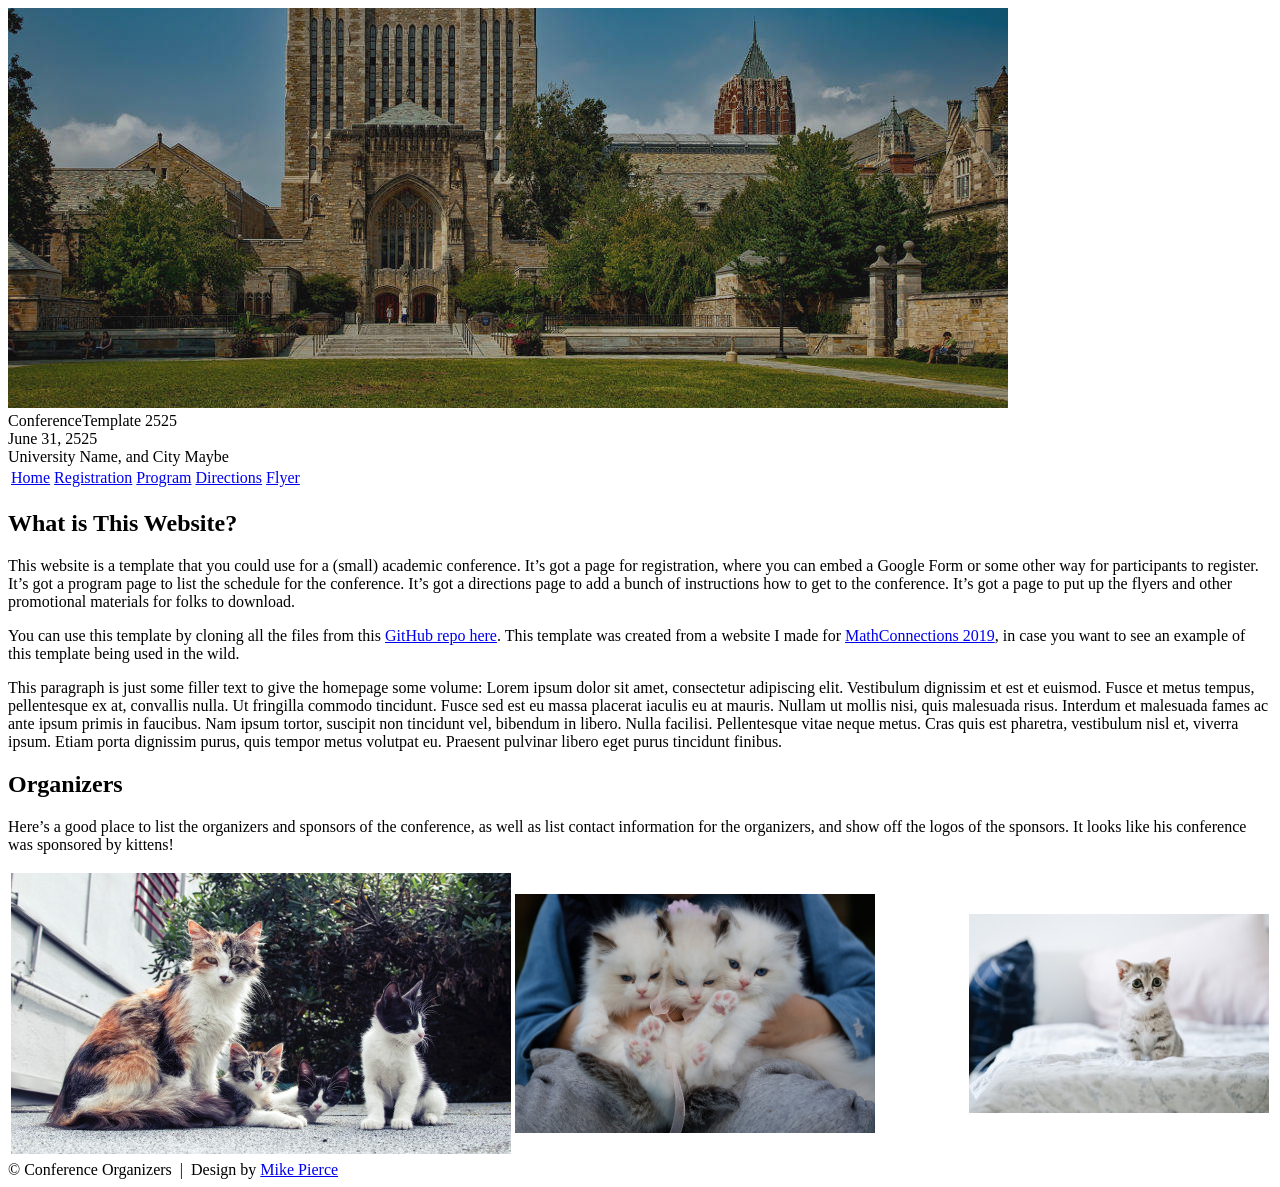
==== index.html @ 2594bc62 "Initial commit" ====
<!DOCTYPE html>
<html lang='en'>

<head>
    <base href=".">
    <link rel="shortcut icon" type="image/png" href="assets/favicon.png"/>
    <link rel="stylesheet" type="text/css" media="all" href="assets/main.css"/>
    <meta name="description" content="Conference Template">
    <meta name="resource-type" content="document">
    <meta name="distribution" content="global">
    <meta name="KeyWords" content="Conference">
    <title>Conference Template</title>
</head>

<body>

    <div class="banner">
        <img src="assets/banner.jpg" alt="Conference Template Banner">
        <div class="top-left">
            <span class="title1">Conference</span><span class="title2">Template</span> <span class="year">2525</span>
        </div>
        <div class="bottom-right">
            June 31, 2525 <br> University Name, and City Maybe
        </div>
    </div>

    <table class="navigation">
        <tr>
            <td class="navigation">
                <a class="current" title="Conference Home Page" href=".">Home</a>
            </td>
            <td class="navigation">
                <a title="Register for the Conference" href="registration">Registration</a>
            </td>
            <td class="navigation">
                <a title="Conference Program" href="program">Program</a> 
            </td>
            <td class="navigation">
                <a title="Directions to the Conference" href="directions">Directions</a>
            </td>
            <td class="navigation">
                <a title="Conference Flyer" href="flyer">Flyer</a>
            </td>
        </tr>
    </table>

    <h2>What is This Website?</h2>
    <p>
        This website is a template that you could use for a (small) academic conference. 
        It&rsquo;s got a page for registration, where you can embed a Google Form or some other way for participants to register.
        It&rsquo;s got a program page to list the schedule for the conference.
        It&rsquo;s got a directions page to add a bunch of instructions how to get to the conference.
        It&rsquo;s got a page to put up the flyers and other promotional materials for folks to download.
    </p>
    <p>
        You can use this template by cloning all the files from this
        <a target="_blank" href="https://github.com/mikepierce/conference-website-template">GitHub repo here</a>.
        This template was created from a website I made for 
        <a target="_blank" href="http://math.ucr.edu/~mathconn/">MathConnections 2019</a>,
        in case you want to see an example of this template being used in the wild.
    </p>
    <p>
        This paragraph is just some filler text to give the homepage some volume:
        Lorem ipsum dolor sit amet, consectetur adipiscing elit. Vestibulum dignissim et est et euismod. Fusce et metus tempus, pellentesque ex at, convallis nulla. Ut fringilla commodo tincidunt. Fusce sed est eu massa placerat iaculis eu at mauris. Nullam ut mollis nisi, quis malesuada risus. Interdum et malesuada fames ac ante ipsum primis in faucibus. Nam ipsum tortor, suscipit non tincidunt vel, bibendum in libero. Nulla facilisi. Pellentesque vitae neque metus. Cras quis est pharetra, vestibulum nisl et, viverra ipsum. Etiam porta dignissim purus, quis tempor metus volutpat eu. Praesent pulvinar libero eget purus tincidunt finibus.
    </p>

    <h2>Organizers</h2>
    <p>
        Here&rsquo;s a good place to list the organizers and sponsors of the conference,
        as well as list contact information for the organizers,
        and show off the logos of the sponsors.
        It looks like his conference was sponsored by kittens!
    </p>
    <table class="sponsors">
        <tr>
            <td class="sponsor">
                <a href="http://www.eyebleach.me/">
                    <img src="assets/kitten1.jpg" alt="First Sponsor Name">
                </a>
            </td>
            <td class="sponsor">
                <a href="http://www.eyebleach.me/">
                    <img src="assets/kitten2.jpg" alt="Second Sponsor Name" style="width: 80%">
                </a>
            </td>
            <td class="sponsor">
                <a href="http://www.eyebleach.me/">
                    <img src="assets/kitten3.jpg" alt="Third Sponsor Name">
                </a>
            </td>
        </tr>
    </table>

    <footer>
        &copy; Conference Organizers
        &nbsp;|&nbsp; Design by <a href="https://github.com/mikepierce">Mike Pierce</a>
    </footer>

</body>
</html>
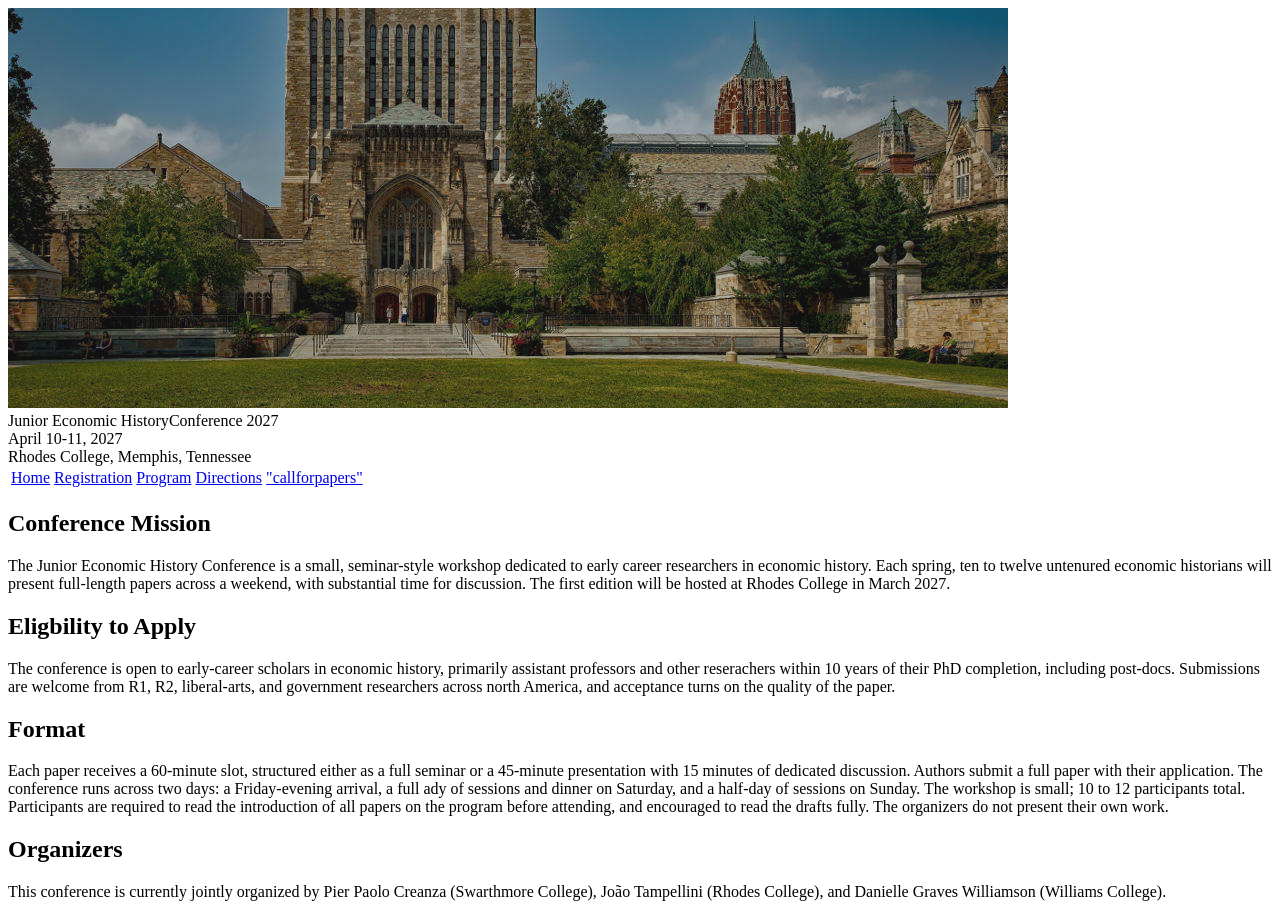
==== commit 3267195c: "Update index.html" ====
--- a/index.html
+++ b/index.html
@@ -17,10 +17,10 @@
     <div class="banner">
         <img src="assets/banner.jpg" alt="Conference Template Banner">
         <div class="top-left">
-            <span class="title1">Conference</span><span class="title2">Template</span> <span class="year">2525</span>
+            <span class="title1">Junior Economic History</span><span class="title2">Conference</span> <span class="year">2027</span>
         </div>
         <div class="bottom-right">
-            June 31, 2525 <br> University Name, and City Maybe
+            April 10-11, 2027 <br> Rhodes College, Memphis, Tennessee
         </div>
     </div>
 
@@ -30,7 +30,7 @@
                 <a class="current" title="Conference Home Page" href=".">Home</a>
             </td>
             <td class="navigation">
-                <a title="Register for the Conference" href="registration">Registration</a>
+                <a title="Submit Your Paper" href="registration">Registration</a>
             </td>
             <td class="navigation">
                 <a title="Conference Program" href="program">Program</a> 
@@ -39,39 +39,38 @@
                 <a title="Directions to the Conference" href="directions">Directions</a>
             </td>
             <td class="navigation">
-                <a title="Conference Flyer" href="flyer">Flyer</a>
+                <a title="Call for Papers" href="flyer">"callforpapers"</a>
             </td>
         </tr>
     </table>
 
-    <h2>What is This Website?</h2>
+    <h2>Conference Mission</h2>
     <p>
-        This website is a template that you could use for a (small) academic conference. 
-        It&rsquo;s got a page for registration, where you can embed a Google Form or some other way for participants to register.
-        It&rsquo;s got a program page to list the schedule for the conference.
-        It&rsquo;s got a directions page to add a bunch of instructions how to get to the conference.
-        It&rsquo;s got a page to put up the flyers and other promotional materials for folks to download.
+        The Junior Economic History Conference is a small, seminar-style workshop dedicated to early career researchers in economic history. 
+        Each spring, ten to twelve untenured economic historians will present full-length papers across a weekend, with substantial time for discussion. 
+        The first edition will be hosted at Rhodes College in March 2027.
     </p>
+
+    <h2>Eligbility to Apply</h2>
     <p>
-        You can use this template by cloning all the files from this
-        <a target="_blank" href="https://github.com/mikepierce/conference-website-template">GitHub repo here</a>.
-        This template was created from a website I made for 
-        <a target="_blank" href="http://math.ucr.edu/~mathconn/">MathConnections 2019</a>,
-        in case you want to see an example of this template being used in the wild.
+        The conference is open to early-career scholars in economic history, primarily assistant professors and other reserachers within 10 years of their PhD completion, including post-docs.
+        Submissions are welcome from R1, R2, liberal-arts, and government researchers across north America, and acceptance turns on the quality of the paper.
     </p>
+
+    <h2>Format</h2>
     <p>
-        This paragraph is just some filler text to give the homepage some volume:
-        Lorem ipsum dolor sit amet, consectetur adipiscing elit. Vestibulum dignissim et est et euismod. Fusce et metus tempus, pellentesque ex at, convallis nulla. Ut fringilla commodo tincidunt. Fusce sed est eu massa placerat iaculis eu at mauris. Nullam ut mollis nisi, quis malesuada risus. Interdum et malesuada fames ac ante ipsum primis in faucibus. Nam ipsum tortor, suscipit non tincidunt vel, bibendum in libero. Nulla facilisi. Pellentesque vitae neque metus. Cras quis est pharetra, vestibulum nisl et, viverra ipsum. Etiam porta dignissim purus, quis tempor metus volutpat eu. Praesent pulvinar libero eget purus tincidunt finibus.
-    </p>
+        Each paper receives a 60-minute slot, structured either as a full seminar or a 45-minute presentation with 15 minutes of dedicated discussion. 
+        Authors submit a full paper with their application. 
+        The conference runs across two days: a Friday-evening arrival, a full ady of sessions and dinner on Saturday, and a half-day of sessions on Sunday.
+        The workshop is small; 10 to 12 participants total. 
+        Participants are required to read the introduction of all papers on the program before attending, and encouraged to read the drafts fully.
+        The organizers do not present their own work. 
 
     <h2>Organizers</h2>
     <p>
-        Here&rsquo;s a good place to list the organizers and sponsors of the conference,
-        as well as list contact information for the organizers,
-        and show off the logos of the sponsors.
-        It looks like his conference was sponsored by kittens!
+        This conference is currently jointly organized by Pier Paolo Creanza (Swarthmore College), João Tampellini (Rhodes College), and Danielle Graves Williamson (Williams College). 
     </p>
-    <table class="sponsors">
+    <!-- <table class="sponsors">
         <tr>
             <td class="sponsor">
                 <a href="http://www.eyebleach.me/">
@@ -89,12 +88,12 @@
                 </a>
             </td>
         </tr>
-    </table>
+    </table> -->
 
-    <footer>
+    <!-- <footer>
         &copy; Conference Organizers
         &nbsp;|&nbsp; Design by <a href="https://github.com/mikepierce">Mike Pierce</a>
-    </footer>
+    </footer> -->
 
 </body>
 </html>
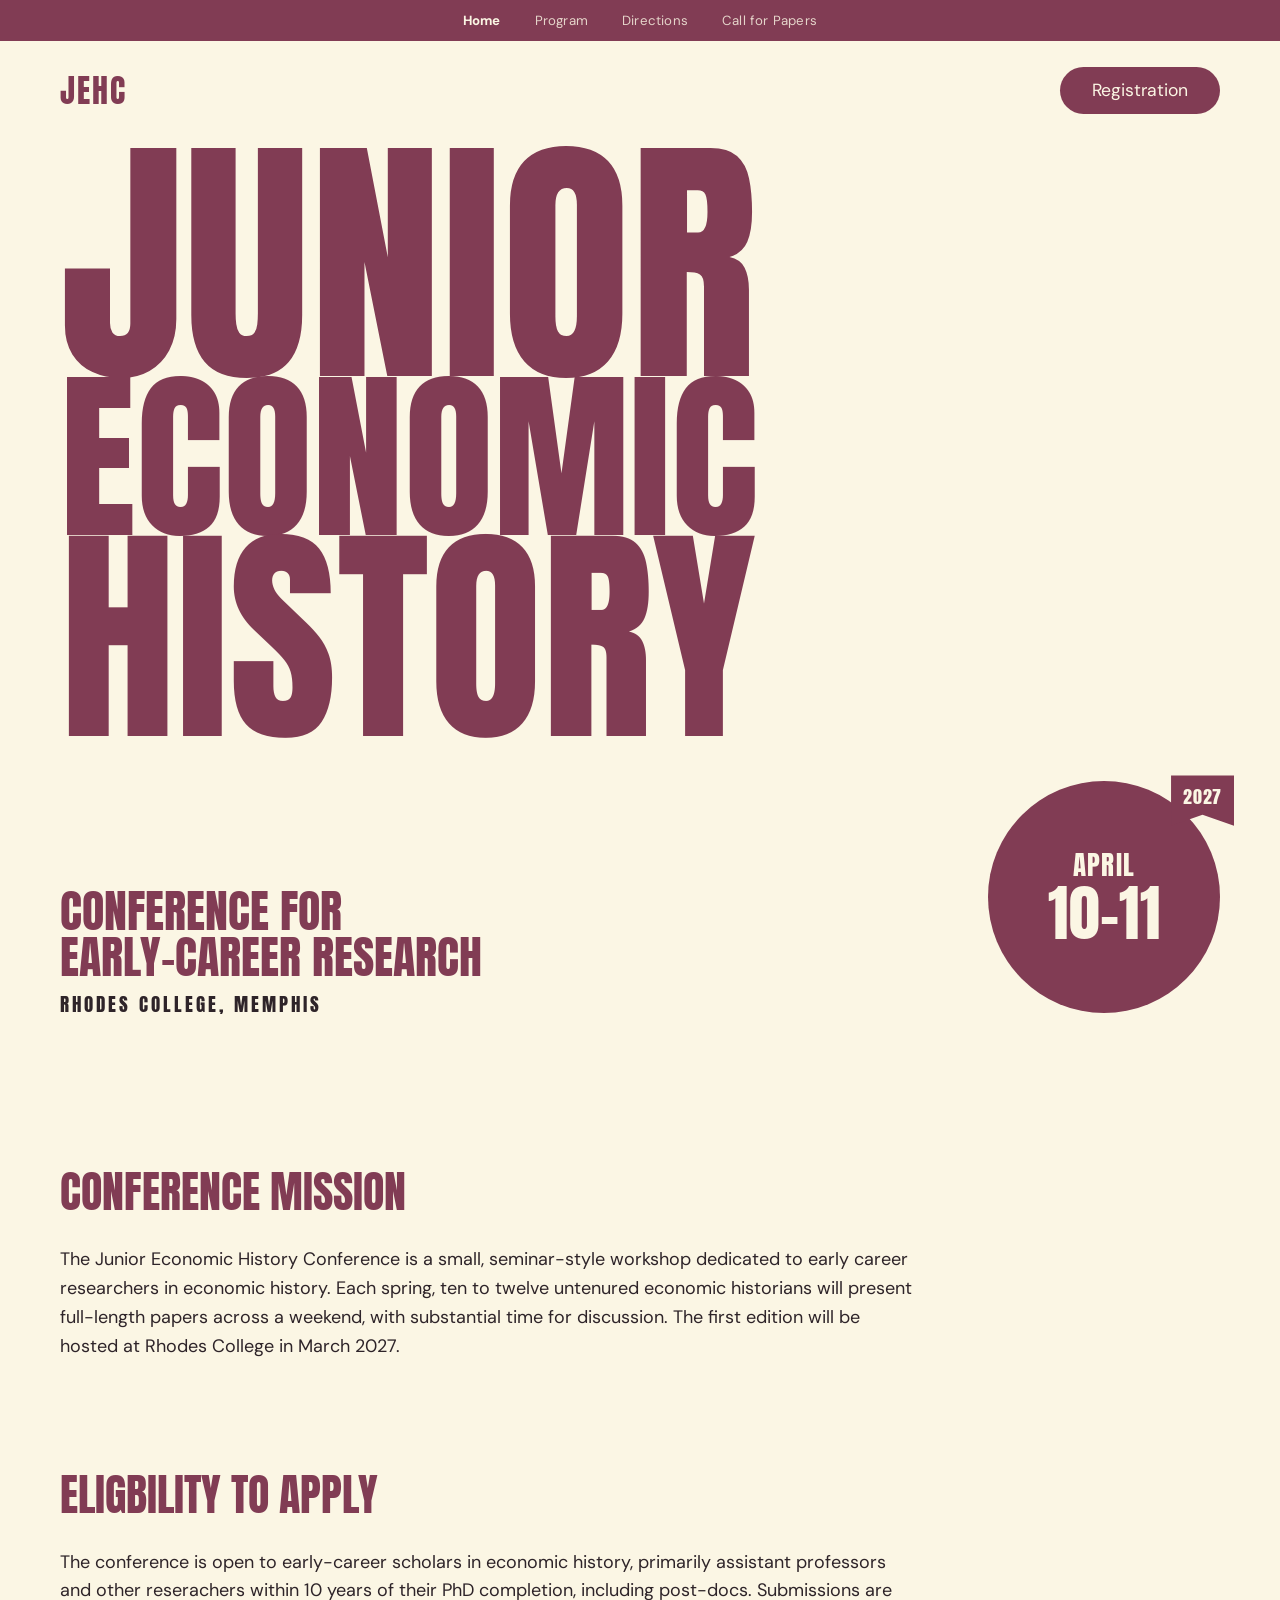
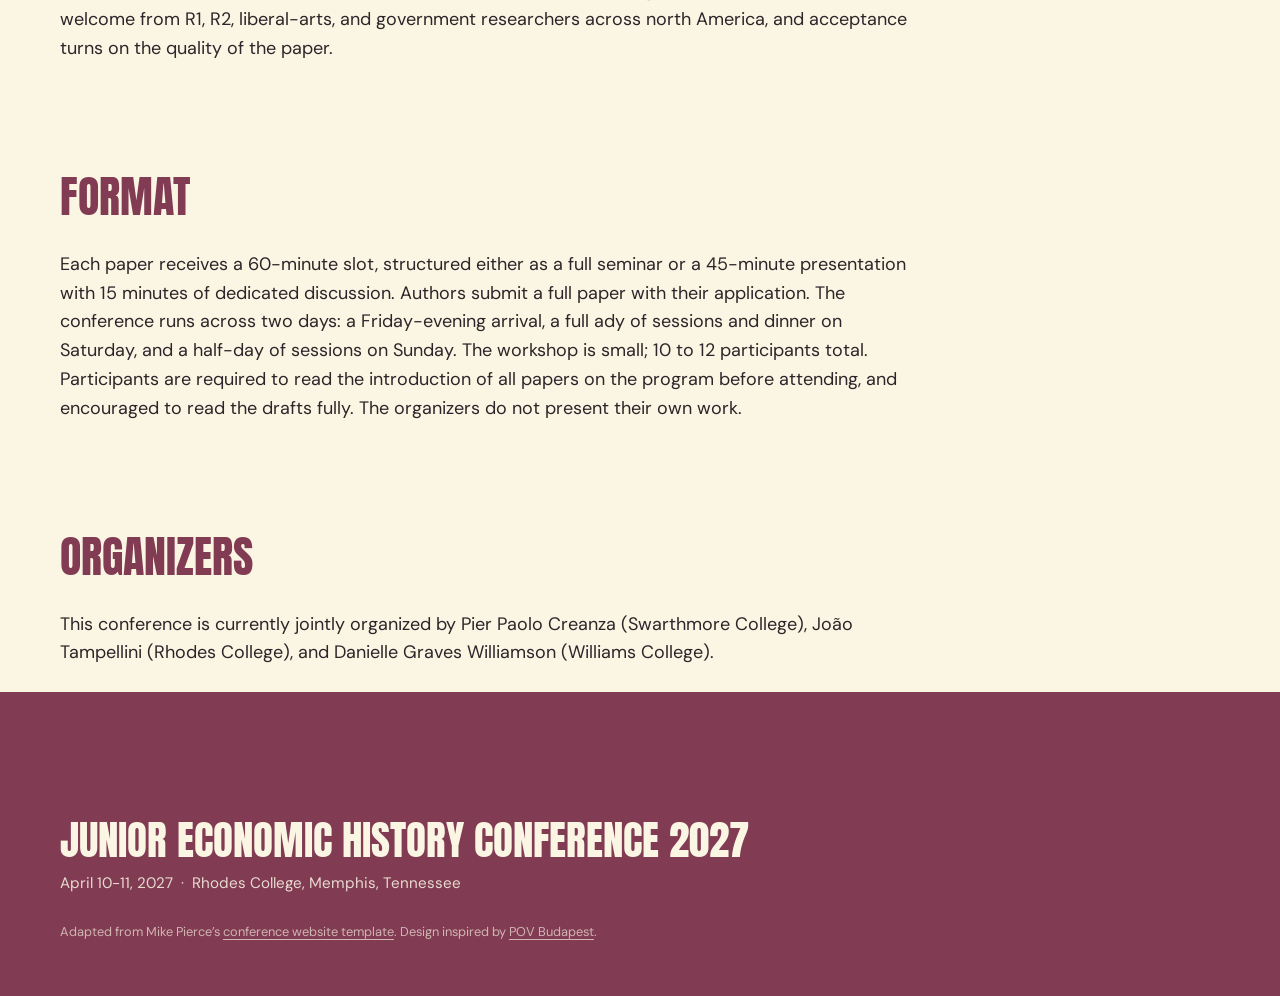
==== commit d3f55097: "updated website design" ====
--- a/index.html
+++ b/index.html
@@ -2,47 +2,22 @@
 <html lang='en'>
 
 <head>
+    <meta charset="utf-8">
     <base href=".">
     <link rel="shortcut icon" type="image/png" href="assets/favicon.png"/>
     <link rel="stylesheet" type="text/css" media="all" href="assets/main.css"/>
-    <meta name="description" content="Conference Template">
+    <script src="assets/site.js" defer></script>
+    <meta name="description" content="Junior Economic History Conference">
     <meta name="resource-type" content="document">
     <meta name="distribution" content="global">
     <meta name="KeyWords" content="Conference">
-    <title>Conference Template</title>
+    <title>Junior Economic History Conference 2027</title>
 </head>
 
 <body>
 
-    <div class="banner">
-        <img src="assets/banner.jpg" alt="Conference Template Banner">
-        <div class="top-left">
-            <span class="title1">Junior Economic History</span><span class="title2">Conference</span> <span class="year">2027</span>
-        </div>
-        <div class="bottom-right">
-            April 10-11, 2027 <br> Rhodes College, Memphis, Tennessee
-        </div>
-    </div>
-
-    <table class="navigation">
-        <tr>
-            <td class="navigation">
-                <a class="current" title="Conference Home Page" href=".">Home</a>
-            </td>
-            <td class="navigation">
-                <a title="Submit Your Paper" href="registration">Registration</a>
-            </td>
-            <td class="navigation">
-                <a title="Conference Program" href="program">Program</a> 
-            </td>
-            <td class="navigation">
-                <a title="Directions to the Conference" href="directions">Directions</a>
-            </td>
-            <td class="navigation">
-                <a title="Call for Papers" href="flyer">"callforpapers"</a>
-            </td>
-        </tr>
-    </table>
+    <!-- Banner and navigation are generated from CONFERENCE in assets/site.js -->
+    <div id="site-header" data-page="home"></div>
 
     <h2>Conference Mission</h2>
     <p>
@@ -64,7 +39,8 @@
         The conference runs across two days: a Friday-evening arrival, a full ady of sessions and dinner on Saturday, and a half-day of sessions on Sunday.
         The workshop is small; 10 to 12 participants total. 
         Participants are required to read the introduction of all papers on the program before attending, and encouraged to read the drafts fully.
-        The organizers do not present their own work. 
+        The organizers do not present their own work.
+    </p>
 
     <h2>Organizers</h2>
     <p>
@@ -90,10 +66,7 @@
         </tr>
     </table> -->
 
-    <!-- <footer>
-        &copy; Conference Organizers
-        &nbsp;|&nbsp; Design by <a href="https://github.com/mikepierce">Mike Pierce</a>
-    </footer> -->
+    <div id="site-footer"></div>
 
 </body>
 </html>
--- a/assets/main.css
+++ b/assets/main.css
@@ -0,0 +1,418 @@
+/* main.css
+ *
+ * Design system for the Junior Economic History Conference site.
+ * Cream ground, one dominant maroon accent, oversized condensed display type.
+ *
+ * The banner, navigation, and footer markup is generated by assets/site.js --
+ * edit the CONFERENCE object there, not the HTML.
+ */
+
+@import url('https://fonts.googleapis.com/css2?family=Anton&family=DM+Sans:ital,opsz,wght@0,9..40,400;0,9..40,500;0,9..40,700;1,9..40,400&display=swap');
+
+:root{
+    --cream:      #fbf6e4;  /* page ground */
+    --cream-deep: #f2ead1;  /* subtle panels and rules */
+    --ink:        #2e2429;  /* body text */
+    --ink-soft:   #6b5a61;  /* secondary text, times, speakers */
+    --accent:     #813c54;  /* the one loud color: logo, display type, buttons */
+    --accent-hi:  #9d4a67;  /* hover */
+
+    --display: 'Anton', 'Arial Narrow', sans-serif;
+    --body: 'DM Sans', -apple-system, BlinkMacSystemFont, sans-serif;
+
+    --maxw: 1240px;   /* masthead and hero */
+    --readw: 860px;   /* body copy and program tables */
+    --gutter: 40px;
+}
+
+*{
+    box-sizing: border-box;
+    border: 0;
+    margin: 0;
+    padding: 0;
+    font: inherit;
+    vertical-align: baseline;
+}
+
+html{ background: var(--cream); }
+
+body{
+    background: var(--cream);
+    color: var(--ink);
+    font-family: var(--body);
+    font-size: 18px;
+    line-height: 1.6;
+    text-align: left;
+    -webkit-font-smoothing: antialiased;
+
+    /* Column layout so the footer sits at the bottom on short pages
+     * (Registration and Directions are only a paragraph long). */
+    min-height: 100vh;
+    display: flex;
+    flex-direction: column;
+    align-items: stretch;
+}
+
+a{ color: var(--accent); text-decoration: none; }
+a:hover{ color: var(--accent-hi); }
+p a, li a{ text-decoration: underline; text-underline-offset: 3px; text-decoration-thickness: 1px; }
+i, em{ font-style: italic; }
+b, strong{ font-weight: 700; }
+sup{ vertical-align: super; font-size: 0.75em; line-height: 0; }
+sub{ vertical-align: sub;   font-size: 0.75em; line-height: 0; }
+
+
+/* ---------------------------------------------------------------- *
+ * Top strip: thin maroon bar carrying the site navigation
+ * ---------------------------------------------------------------- */
+
+.topbar{ background: var(--accent); }
+
+.topbar-inner{
+    max-width: var(--maxw);
+    margin: 0 auto;
+    padding: 10px var(--gutter);
+    display: flex;
+    flex-wrap: wrap;
+    justify-content: center;
+    gap: 8px 34px;
+}
+
+.topbar a{
+    color: var(--cream);
+    font-size: 0.83rem;
+    letter-spacing: 0.015em;
+    opacity: 0.82;
+    white-space: nowrap;
+}
+.topbar a:hover{ color: var(--cream); opacity: 1; }
+.topbar a.current{ opacity: 1; font-weight: 700; }
+
+
+/* ---------------------------------------------------------------- *
+ * Masthead: logo mark, ticket-style call to action, menu toggle
+ * ---------------------------------------------------------------- */
+
+.masthead{
+    max-width: var(--maxw);
+    margin: 0 auto;
+    padding: 26px var(--gutter);
+    display: flex;
+    align-items: center;
+    justify-content: space-between;
+    gap: 24px;
+}
+
+.logo{
+    display: block;
+    flex: none;
+    color: var(--accent);
+    font-family: var(--display);
+    font-size: 2rem;
+    line-height: 1;
+    letter-spacing: 0.06em;
+    text-transform: uppercase;
+}
+.logo:hover{ color: var(--accent-hi); }
+
+.masthead-right{ display: flex; align-items: center; gap: 20px; }
+
+.btn-pill{
+    display: inline-block;
+    background: var(--accent);
+    color: var(--cream);
+    border-radius: 999px;
+    padding: 13px 32px;
+    font-size: 1.1rem;
+    line-height: 1.2;
+    white-space: nowrap;
+    transition: background 0.15s ease;
+}
+.btn-pill:hover{ background: var(--accent-hi); color: var(--cream); }
+
+.menu-toggle{
+    display: none;   /* only needed once the top strip collapses */
+    background: none;
+    cursor: pointer;
+    width: 40px;
+    height: 40px;
+    flex-direction: column;
+    justify-content: center;
+    align-items: center;
+    gap: 7px;
+    color: var(--accent);
+}
+.menu-toggle span{
+    display: block;
+    width: 28px;
+    height: 2.5px;
+    background: currentColor;
+    border-radius: 2px;
+}
+
+.drawer{ display: none; }
+.drawer.open{
+    display: block;
+    max-width: var(--maxw);
+    margin: 0 auto;
+    padding: 0 var(--gutter) 20px;
+}
+.drawer a{
+    display: block;
+    font-family: var(--display);
+    text-transform: uppercase;
+    font-size: 2rem;
+    line-height: 1.5;
+    color: var(--accent);
+    border-bottom: 1px solid var(--cream-deep);
+}
+.drawer a.current{ color: var(--ink); }
+
+
+/* ---------------------------------------------------------------- *
+ * Hero (home page) and page hero (everywhere else)
+ * ---------------------------------------------------------------- */
+
+.hero, .page-hero{
+    max-width: var(--maxw);
+    margin: 0 auto;
+    padding: 10px var(--gutter) 0;
+}
+
+.hero-title, .page-hero h1{
+    font-family: var(--display);
+    font-weight: 400;
+    color: var(--accent);
+    text-transform: uppercase;
+    line-height: 0.86;   /* tight, but the per-line sizes vary so don't let them collide */
+    letter-spacing: -0.005em;
+}
+
+/* Each line is scaled by site.js to fill the container width. */
+.hero-line{ display: block; white-space: nowrap; }
+
+.hero-foot{
+    display: flex;
+    align-items: flex-end;
+    justify-content: space-between;
+    gap: 40px;
+    margin-top: 44px;
+    padding-bottom: 70px;
+}
+
+.hero-tagline{
+    font-family: var(--display);
+    text-transform: uppercase;
+    color: var(--accent);
+    font-size: clamp(1.7rem, 3.6vw, 3.1rem);
+    line-height: 1.0;
+}
+.hero-city{
+    display: block;
+    margin-top: 0.7em;
+    font-size: 0.42em;
+    letter-spacing: 0.16em;
+    color: var(--ink);
+}
+
+.date-badge{
+    flex: none;
+    position: relative;
+    width: 232px;
+    height: 232px;
+    border-radius: 50%;
+    background: var(--accent);
+    color: var(--cream);
+    font-family: var(--display);
+    text-transform: uppercase;
+    display: flex;
+    flex-direction: column;
+    align-items: center;
+    justify-content: center;
+    line-height: 1;
+}
+.date-badge .month{ font-size: 1.7rem; letter-spacing: 0.05em; }
+.date-badge .days{ font-size: 3.9rem; margin-top: 0.06em; }
+
+/* The little pennant clipped to the badge's upper right, carrying the year. */
+.date-badge .pennant{
+    position: absolute;
+    top: -6px;
+    right: -14px;
+    background: var(--accent);
+    color: var(--cream);
+    padding: 12px 12px 20px;
+    font-size: 1.15rem;
+    letter-spacing: 0.04em;
+    clip-path: polygon(0 0, 100% 0, 100% 100%, 50% 78%, 0 100%);
+}
+
+.page-hero{ padding-bottom: 8px; margin-bottom: 2.6em; }
+.page-hero h1{ margin: 0; max-width: none; }
+.page-hero .page-meta{
+    margin-top: 18px;
+    padding-top: 16px;
+    border-top: 2px solid var(--accent);
+    font-size: 0.85rem;
+    letter-spacing: 0.14em;
+    text-transform: uppercase;
+    color: var(--ink-soft);
+}
+
+
+/* ---------------------------------------------------------------- *
+ * Body content
+ * ---------------------------------------------------------------- */
+
+/* The readable column shares its left edge with the masthead and hero rather
+ * than being centred on its own, so the whole page sits on one grid.
+ * On viewports narrower than --maxw this collapses to a plain gutter. */
+h2, h3, h4,
+p, ul, table{
+    max-width: var(--readw);
+    margin-left: max(var(--gutter), calc((100% - var(--maxw)) / 2 + var(--gutter)));
+    margin-right: var(--gutter);
+}
+
+h2, h3, h4{
+    font-family: var(--display);
+    font-weight: 400;
+    color: var(--accent);
+    text-transform: uppercase;
+    line-height: 1.02;
+    margin-top: 2em;
+    margin-bottom: 0.7em;
+    clear: left;
+}
+h2{ font-size: clamp(1.9rem, 3.4vw, 2.9rem); }
+h3{ font-size: clamp(1.5rem, 2.6vw, 2.1rem); color: var(--ink); }
+h4{ font-size: 1.3rem; }
+
+p, ul{ margin-bottom: 1.4em; }
+ul li{ margin-bottom: 0.5em; }
+
+
+/* ---------------------------------------------------------------- *
+ * Program tables
+ * ---------------------------------------------------------------- */
+
+/* Tables don't fill their containing block on `width:auto` the way blocks do,
+ * so give them 100% and clamp it -- including for the margins on narrow screens. */
+table{
+    width: 100%;
+    max-width: min(var(--readw), calc(100% - 2 * var(--gutter)));
+    border-collapse: collapse;
+    border-top: 1px solid var(--cream-deep);
+}
+th, td{ text-align: left; }
+
+td.date{
+    width: 148px;
+    white-space: nowrap;
+    vertical-align: top;
+    padding: 20px 22px 20px 0;
+    font-size: 0.82rem;
+    font-weight: 700;
+    letter-spacing: 0.08em;
+    text-transform: uppercase;
+    color: var(--ink-soft);
+}
+td.title{
+    font-family: var(--display);
+    text-transform: uppercase;
+    font-size: 1.75rem;
+    line-height: 1.05;
+    color: var(--accent);
+    vertical-align: top;
+    padding: 16px 0 6px;
+}
+td.title-special{
+    font-family: var(--display);
+    text-transform: uppercase;
+    font-size: 1.35rem;
+    line-height: 1.05;
+    letter-spacing: 0.02em;
+    color: var(--ink-soft);
+    vertical-align: top;
+    padding: 18px 0 6px;
+}
+td.speaker{ font-style: italic; color: var(--ink-soft); padding: 0 0 6px; }
+td.abstract{ padding: 0 0 20px; }
+td.abstract img{ display: block; margin: 8px auto 12px; max-width: 100%; }
+td.room{
+    font-family: var(--display);
+    text-transform: uppercase;
+    font-size: 1.4rem;
+    color: var(--ink-soft);
+    padding: 14px 0 6px;
+}
+
+
+/* ---------------------------------------------------------------- *
+ * Embeds, images, sponsor and flyer grids
+ * ---------------------------------------------------------------- */
+
+/* Embeds and figures sit on the same left edge as the readable column. */
+iframe.registration, iframe.directions, img.center{
+    display: block;
+    margin-top: 1.5em;
+    margin-bottom: 2.5em;
+    margin-left: max(var(--gutter), calc((100% - var(--maxw)) / 2 + var(--gutter)));
+    margin-right: var(--gutter);
+    width: auto;
+}
+iframe.registration{ max-width: 700px; height: 1400px; }
+iframe.directions{ max-width: var(--readw); height: 420px; }
+img.center{ max-width: 640px; }
+
+table.sponsors, table.flyers{ border-top: 0; margin-top: 2em; margin-bottom: 2em; }
+td.sponsor, td.flyer{ text-align: center; vertical-align: middle; padding: 0 14px; }
+td.sponsor img, td.flyer img{ max-width: 100%; height: auto; }
+
+
+/* ---------------------------------------------------------------- *
+ * Footer
+ * ---------------------------------------------------------------- */
+
+.site-footer{ background: var(--accent); color: var(--cream); margin-top: auto; padding-top: 4em; }
+.footer-inner{
+    max-width: var(--maxw);
+    margin: 0 auto;
+    padding: 54px var(--gutter);
+}
+.footer-name{
+    font-family: var(--display);
+    text-transform: uppercase;
+    font-size: clamp(1.6rem, 3.2vw, 2.6rem);
+    line-height: 1.05;
+}
+.footer-meta{ margin-top: 10px; font-size: 0.95rem; opacity: 0.85; }
+.footer-credit{ margin-top: 26px; font-size: 0.8rem; opacity: 0.65; }
+.site-footer a{ color: var(--cream); text-decoration: underline; text-underline-offset: 3px; }
+.site-footer a:hover{ color: var(--cream); opacity: 0.75; }
+
+
+/* ---------------------------------------------------------------- *
+ * Narrow screens
+ * ---------------------------------------------------------------- */
+
+@media only screen and (max-width: 860px){
+    :root{ --gutter: 22px; }
+    body{ font-size: 17px; }
+
+    .topbar-inner{ display: none; }
+    .menu-toggle{ display: flex; }
+
+    .logo{ font-size: 1.6rem; }
+    .btn-pill{ padding: 11px 22px; font-size: 1rem; }
+
+    .hero-foot{ flex-direction: column; align-items: flex-start; gap: 34px; padding-bottom: 48px; }
+    .date-badge{ width: 190px; height: 190px; }
+    .date-badge .month{ font-size: 1.4rem; }
+    .date-badge .days{ font-size: 3.1rem; }
+
+    td.date{ width: auto; display: block; padding: 18px 0 2px; }
+    td.title, td.title-special, td.speaker, td.abstract{ display: block; padding-left: 0; }
+    td.title{ padding-top: 0; }
+    tr{ display: block; }
+}
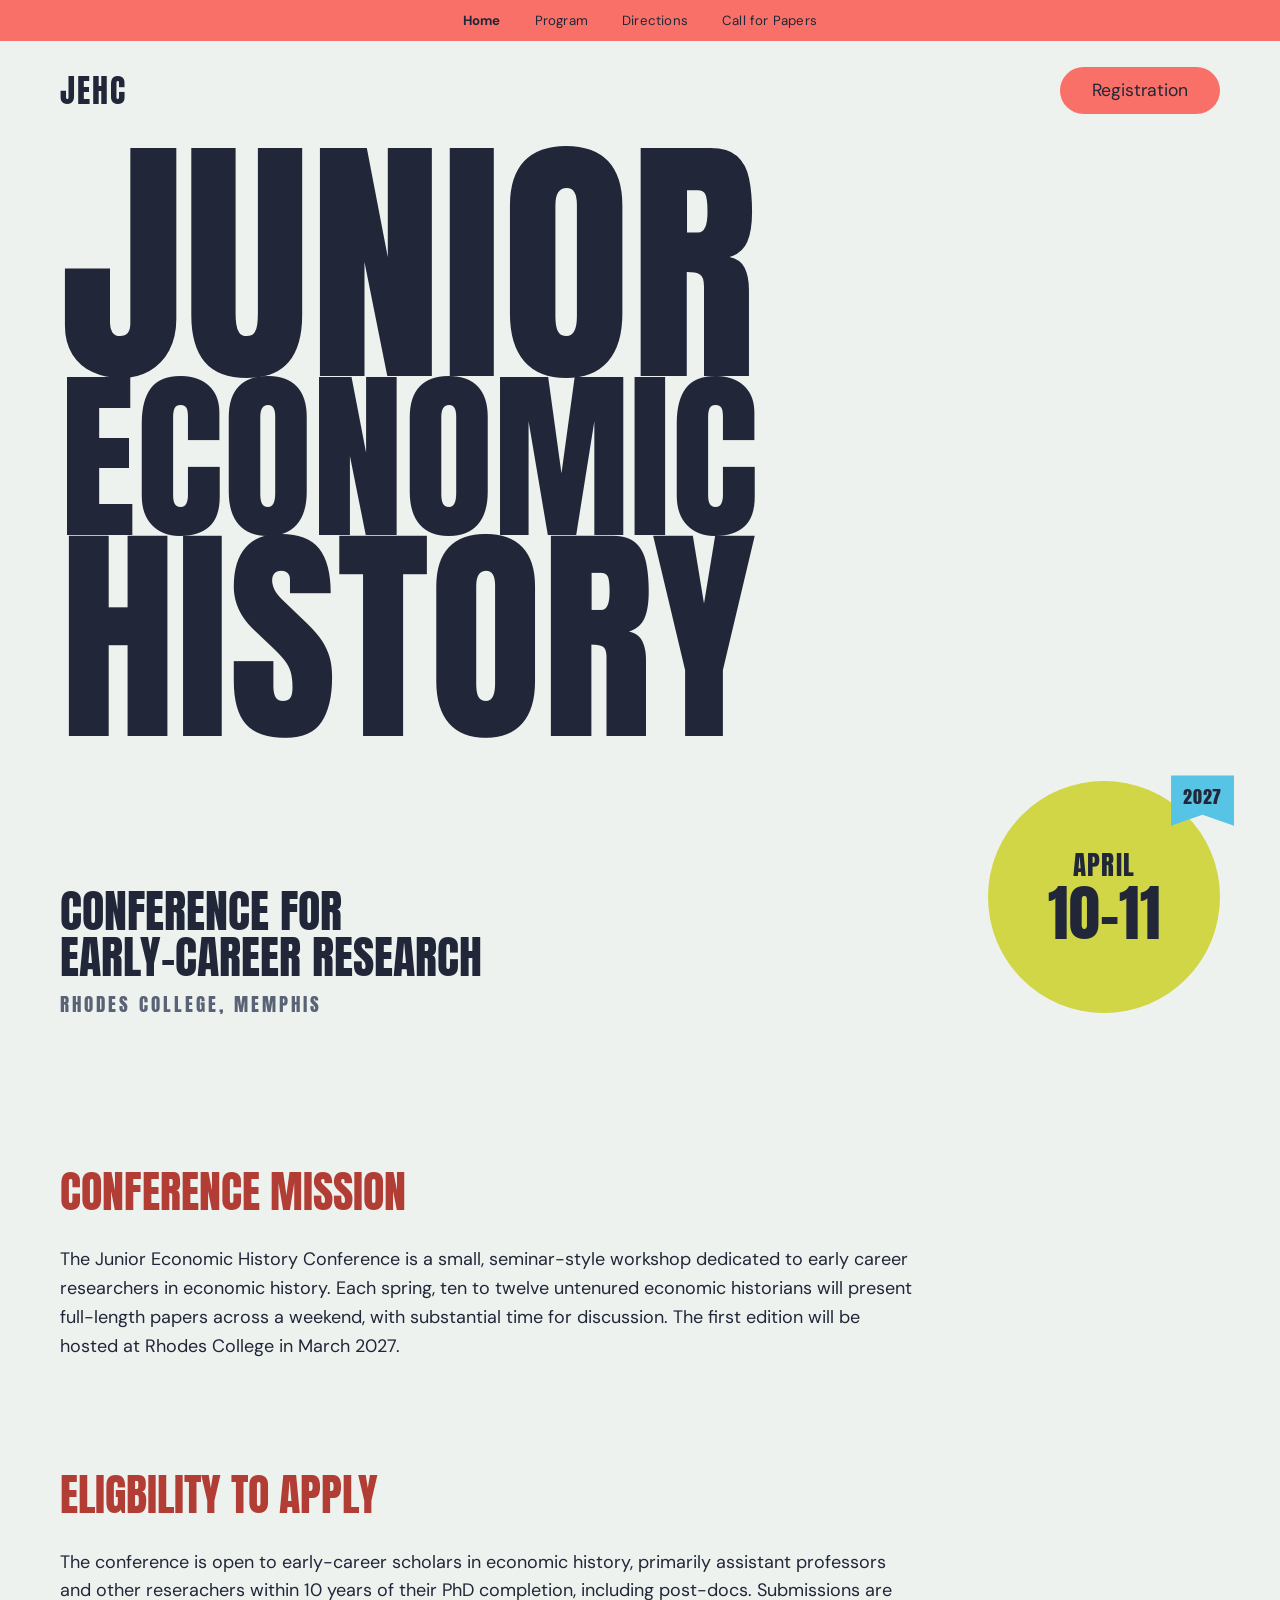
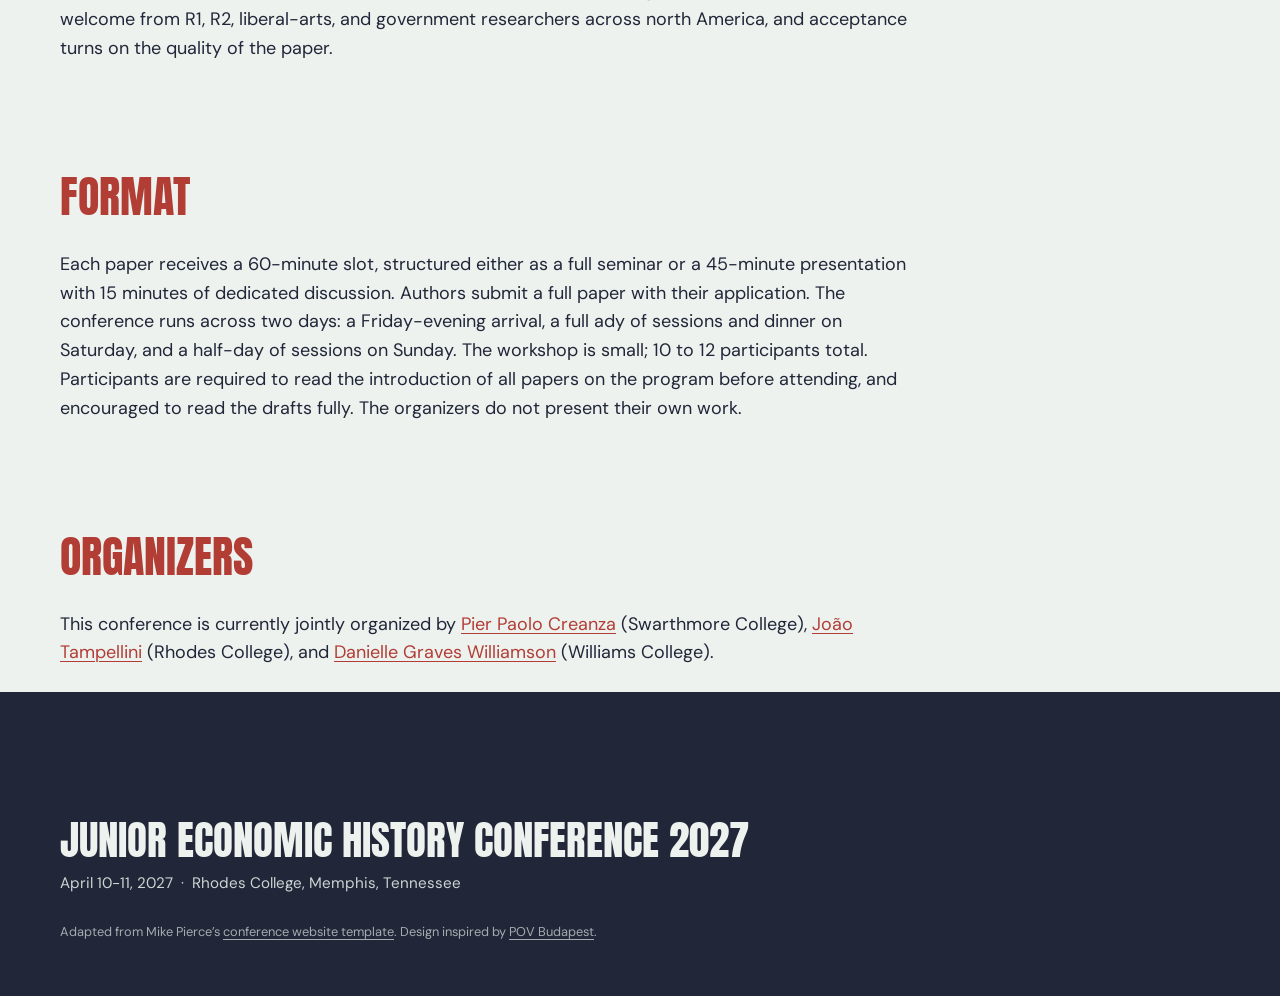
==== commit 27dba219: "update color scheme" ====
--- a/index.html
+++ b/index.html
@@ -44,7 +44,7 @@
 
     <h2>Organizers</h2>
     <p>
-        This conference is currently jointly organized by Pier Paolo Creanza (Swarthmore College), João Tampellini (Rhodes College), and Danielle Graves Williamson (Williams College). 
+        This conference is currently jointly organized by <a href="https://www.ppcreanza.com/">Pier Paolo Creanza</a> (Swarthmore College), <a href="https://joaotampellini.com/">João Tampellini</a> (Rhodes College), and <a href="https://daniellecgw.github.io/">Danielle Graves Williamson</a> (Williams College).
     </p>
     <!-- <table class="sponsors">
         <tr>
--- a/assets/main.css
+++ b/assets/main.css
@@ -1,7 +1,9 @@
 /* main.css
  *
  * Design system for the Junior Economic History Conference site.
- * Cream ground, one dominant maroon accent, oversized condensed display type.
+ * Platinum ground, Shadow Grey type, oversized condensed display, and the three
+ * brights (Coral, Lemon Lime, Sky Aqua) used as fills rather than as text.
+ * They are all too light to carry type on Platinum -- Coral only reaches 2.5:1.
  *
  * The banner, navigation, and footer markup is generated by assets/site.js --
  * edit the CONFERENCE object there, not the HTML.
@@ -10,12 +12,22 @@
 @import url('https://fonts.googleapis.com/css2?family=Anton&family=DM+Sans:ital,opsz,wght@0,9..40,400;0,9..40,500;0,9..40,700;1,9..40,400&display=swap');
 
 :root{
-    --cream:      #fbf6e4;  /* page ground */
-    --cream-deep: #f2ead1;  /* subtle panels and rules */
-    --ink:        #2e2429;  /* body text */
-    --ink-soft:   #6b5a61;  /* secondary text, times, speakers */
-    --accent:     #813c54;  /* the one loud color: logo, display type, buttons */
-    --accent-hi:  #9d4a67;  /* hover */
+    /* Palette. The three brights are FILL colors: put Shadow Grey text on them,
+     * never the reverse. None of them has enough contrast on Platinum to be
+     * used as type (Coral 2.5:1, Sky Aqua 1.8:1, Lemon Lime 1.4:1). */
+    --ground:     #edf2ef;  /* Platinum      -- page ground */
+    --ink:        #212738;  /* Shadow Grey   -- body copy and display type */
+    --coral:      #f97068;  /* Vibrant Coral -- top strip, call to action */
+    --lime:       #d1d646;  /* Lemon Lime    -- date badge */
+    --aqua:       #57c4e5;  /* Sky Aqua      -- pennant, hairline rules */
+
+    /* Two derived shades. Shadow Grey lightened for secondary text, and Coral
+     * darkened so it can be used as type -- 5.1:1 on Platinum, where the
+     * palette Coral would only manage 2.5:1. */
+    --ink-soft:   #5a6275;
+    --coral-deep: #b23d35;
+
+    --rule:       var(--aqua);
 
     --display: 'Anton', 'Arial Narrow', sans-serif;
     --body: 'DM Sans', -apple-system, BlinkMacSystemFont, sans-serif;
@@ -34,10 +46,10 @@
     vertical-align: baseline;
 }
 
-html{ background: var(--cream); }
+html{ background: var(--ground); }
 
 body{
-    background: var(--cream);
+    background: var(--ground);
     color: var(--ink);
     font-family: var(--body);
     font-size: 18px;
@@ -53,8 +65,8 @@
     align-items: stretch;
 }
 
-a{ color: var(--accent); text-decoration: none; }
-a:hover{ color: var(--accent-hi); }
+a{ color: var(--coral-deep); text-decoration: none; }
+a:hover{ color: var(--ink); }
 p a, li a{ text-decoration: underline; text-underline-offset: 3px; text-decoration-thickness: 1px; }
 i, em{ font-style: italic; }
 b, strong{ font-weight: 700; }
@@ -63,10 +75,10 @@
 
 
 /* ---------------------------------------------------------------- *
- * Top strip: thin maroon bar carrying the site navigation
- * ---------------------------------------------------------------- */
-
-.topbar{ background: var(--accent); }
+ * Top strip: thin coral bar carrying the site navigation
+ * ---------------------------------------------------------------- */
+
+.topbar{ background: var(--coral); }
 
 .topbar-inner{
     max-width: var(--maxw);
@@ -78,15 +90,15 @@
     gap: 8px 34px;
 }
 
+/* No opacity fade here: dimming Shadow Grey on Coral drops it to 4.1:1. */
 .topbar a{
-    color: var(--cream);
+    color: var(--ink);
     font-size: 0.83rem;
     letter-spacing: 0.015em;
-    opacity: 0.82;
     white-space: nowrap;
 }
-.topbar a:hover{ color: var(--cream); opacity: 1; }
-.topbar a.current{ opacity: 1; font-weight: 700; }
+.topbar a:hover{ color: var(--ink); text-decoration: underline; text-underline-offset: 3px; }
+.topbar a.current{ font-weight: 700; }
 
 
 /* ---------------------------------------------------------------- *
@@ -106,21 +118,21 @@
 .logo{
     display: block;
     flex: none;
-    color: var(--accent);
+    color: var(--ink);
     font-family: var(--display);
     font-size: 2rem;
     line-height: 1;
     letter-spacing: 0.06em;
     text-transform: uppercase;
 }
-.logo:hover{ color: var(--accent-hi); }
+.logo:hover{ color: var(--coral-deep); }
 
 .masthead-right{ display: flex; align-items: center; gap: 20px; }
 
 .btn-pill{
     display: inline-block;
-    background: var(--accent);
-    color: var(--cream);
+    background: var(--coral);
+    color: var(--ink);
     border-radius: 999px;
     padding: 13px 32px;
     font-size: 1.1rem;
@@ -128,7 +140,7 @@
     white-space: nowrap;
     transition: background 0.15s ease;
 }
-.btn-pill:hover{ background: var(--accent-hi); color: var(--cream); }
+.btn-pill:hover{ background: var(--coral-deep); color: var(--ground); }
 
 .menu-toggle{
     display: none;   /* only needed once the top strip collapses */
@@ -140,7 +152,7 @@
     justify-content: center;
     align-items: center;
     gap: 7px;
-    color: var(--accent);
+    color: var(--ink);
 }
 .menu-toggle span{
     display: block;
@@ -163,10 +175,10 @@
     text-transform: uppercase;
     font-size: 2rem;
     line-height: 1.5;
-    color: var(--accent);
-    border-bottom: 1px solid var(--cream-deep);
-}
-.drawer a.current{ color: var(--ink); }
+    color: var(--ink);
+    border-bottom: 1px solid var(--rule);
+}
+.drawer a.current{ color: var(--coral-deep); }
 
 
 /* ---------------------------------------------------------------- *
@@ -182,7 +194,7 @@
 .hero-title, .page-hero h1{
     font-family: var(--display);
     font-weight: 400;
-    color: var(--accent);
+    color: var(--ink);
     text-transform: uppercase;
     line-height: 0.86;   /* tight, but the per-line sizes vary so don't let them collide */
     letter-spacing: -0.005em;
@@ -203,7 +215,7 @@
 .hero-tagline{
     font-family: var(--display);
     text-transform: uppercase;
-    color: var(--accent);
+    color: var(--ink);
     font-size: clamp(1.7rem, 3.6vw, 3.1rem);
     line-height: 1.0;
 }
@@ -212,7 +224,7 @@
     margin-top: 0.7em;
     font-size: 0.42em;
     letter-spacing: 0.16em;
-    color: var(--ink);
+    color: var(--ink-soft);
 }
 
 .date-badge{
@@ -221,8 +233,8 @@
     width: 232px;
     height: 232px;
     border-radius: 50%;
-    background: var(--accent);
-    color: var(--cream);
+    background: var(--lime);
+    color: var(--ink);
     font-family: var(--display);
     text-transform: uppercase;
     display: flex;
@@ -239,8 +251,8 @@
     position: absolute;
     top: -6px;
     right: -14px;
-    background: var(--accent);
-    color: var(--cream);
+    background: var(--aqua);
+    color: var(--ink);
     padding: 12px 12px 20px;
     font-size: 1.15rem;
     letter-spacing: 0.04em;
@@ -252,7 +264,7 @@
 .page-hero .page-meta{
     margin-top: 18px;
     padding-top: 16px;
-    border-top: 2px solid var(--accent);
+    border-top: 2px solid var(--coral);
     font-size: 0.85rem;
     letter-spacing: 0.14em;
     text-transform: uppercase;
@@ -277,7 +289,7 @@
 h2, h3, h4{
     font-family: var(--display);
     font-weight: 400;
-    color: var(--accent);
+    color: var(--coral-deep);
     text-transform: uppercase;
     line-height: 1.02;
     margin-top: 2em;
@@ -302,7 +314,7 @@
     width: 100%;
     max-width: min(var(--readw), calc(100% - 2 * var(--gutter)));
     border-collapse: collapse;
-    border-top: 1px solid var(--cream-deep);
+    border-top: 1px solid var(--rule);
 }
 th, td{ text-align: left; }
 
@@ -322,19 +334,20 @@
     text-transform: uppercase;
     font-size: 1.75rem;
     line-height: 1.05;
-    color: var(--accent);
+    color: var(--coral-deep);
     vertical-align: top;
     padding: 16px 0 6px;
 }
+/* Meals and breaks: same size as a talk title, held back by colour alone. */
 td.title-special{
     font-family: var(--display);
     text-transform: uppercase;
-    font-size: 1.35rem;
+    font-size: 1.75rem;
     line-height: 1.05;
     letter-spacing: 0.02em;
     color: var(--ink-soft);
     vertical-align: top;
-    padding: 18px 0 6px;
+    padding: 16px 0 6px;
 }
 td.speaker{ font-style: italic; color: var(--ink-soft); padding: 0 0 6px; }
 td.abstract{ padding: 0 0 20px; }
@@ -374,7 +387,7 @@
  * Footer
  * ---------------------------------------------------------------- */
 
-.site-footer{ background: var(--accent); color: var(--cream); margin-top: auto; padding-top: 4em; }
+.site-footer{ background: var(--ink); color: var(--ground); margin-top: auto; padding-top: 4em; }
 .footer-inner{
     max-width: var(--maxw);
     margin: 0 auto;
@@ -388,8 +401,8 @@
 }
 .footer-meta{ margin-top: 10px; font-size: 0.95rem; opacity: 0.85; }
 .footer-credit{ margin-top: 26px; font-size: 0.8rem; opacity: 0.65; }
-.site-footer a{ color: var(--cream); text-decoration: underline; text-underline-offset: 3px; }
-.site-footer a:hover{ color: var(--cream); opacity: 0.75; }
+.site-footer a{ color: var(--ground); text-decoration: underline; text-underline-offset: 3px; }
+.site-footer a:hover{ color: var(--coral); opacity: 1; }
 
 
 /* ---------------------------------------------------------------- *
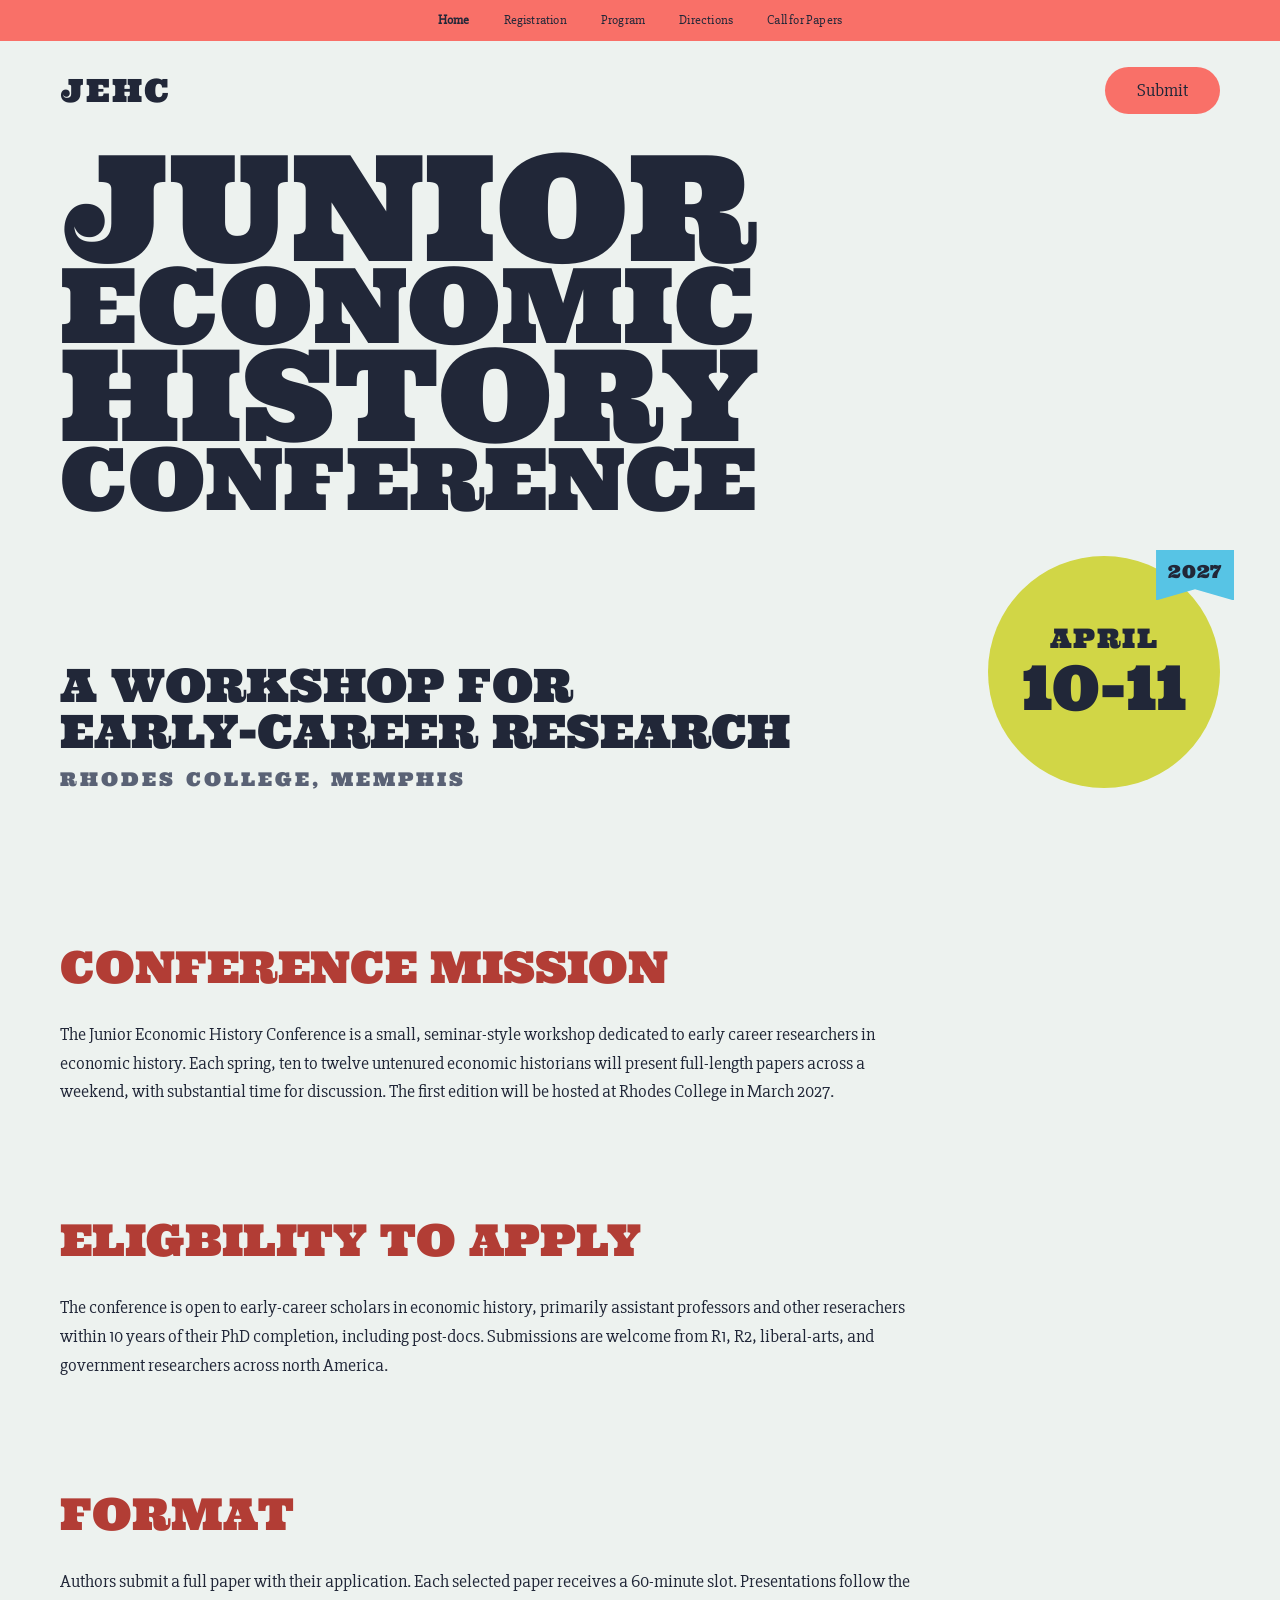
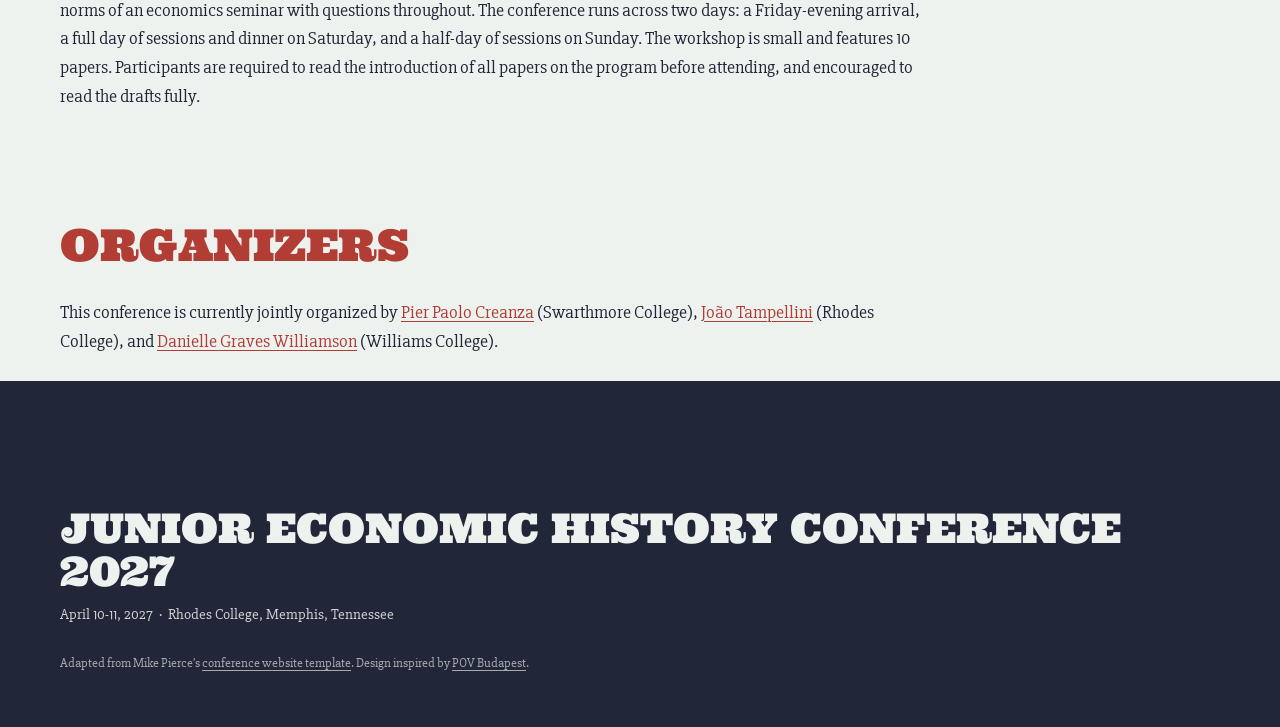
==== commit b0df8a09: "update style" ====
--- a/index.html
+++ b/index.html
@@ -29,17 +29,17 @@
     <h2>Eligbility to Apply</h2>
     <p>
         The conference is open to early-career scholars in economic history, primarily assistant professors and other reserachers within 10 years of their PhD completion, including post-docs.
-        Submissions are welcome from R1, R2, liberal-arts, and government researchers across north America, and acceptance turns on the quality of the paper.
+        Submissions are welcome from R1, R2, liberal-arts, and government researchers across north America.
     </p>
 
     <h2>Format</h2>
     <p>
-        Each paper receives a 60-minute slot, structured either as a full seminar or a 45-minute presentation with 15 minutes of dedicated discussion. 
-        Authors submit a full paper with their application. 
-        The conference runs across two days: a Friday-evening arrival, a full ady of sessions and dinner on Saturday, and a half-day of sessions on Sunday.
-        The workshop is small; 10 to 12 participants total. 
+        Authors submit a full paper with their application.
+        Each selected paper receives a 60-minute slot.
+        Presentations follow the norms of an economics seminar with questions throughout.
+        The conference runs across two days: a Friday-evening arrival, a full day of sessions and dinner on Saturday, and a half-day of sessions on Sunday.
+        The workshop is small and features 10 papers.
         Participants are required to read the introduction of all papers on the program before attending, and encouraged to read the drafts fully.
-        The organizers do not present their own work.
     </p>
 
     <h2>Organizers</h2>
--- a/assets/main.css
+++ b/assets/main.css
@@ -9,7 +9,9 @@
  * edit the CONFERENCE object there, not the HTML.
  */
 
-@import url('https://fonts.googleapis.com/css2?family=Anton&family=DM+Sans:ital,opsz,wght@0,9..40,400;0,9..40,500;0,9..40,700;1,9..40,400&display=swap');
+/* Ultra and Slabo 27px both ship a single weight (400) and no italic, so bold
+ * and italic anywhere on the site are synthesised by the browser. */
+@import url('https://fonts.googleapis.com/css2?family=Ultra&family=Slabo+27px&display=swap');
 
 :root{
     /* Palette. The three brights are FILL colors: put Shadow Grey text on them,
@@ -29,8 +31,8 @@
 
     --rule:       var(--aqua);
 
-    --display: 'Anton', 'Arial Narrow', sans-serif;
-    --body: 'DM Sans', -apple-system, BlinkMacSystemFont, sans-serif;
+    --display: 'Ultra', 'Rockwell', Georgia, serif;
+    --body: 'Slabo 27px', 'Rockwell', Georgia, serif;
 
     --maxw: 1240px;   /* masthead and hero */
     --readw: 860px;   /* body copy and program tables */
@@ -196,8 +198,10 @@
     font-weight: 400;
     color: var(--ink);
     text-transform: uppercase;
-    line-height: 0.86;   /* tight, but the per-line sizes vary so don't let them collide */
-    letter-spacing: -0.005em;
+    /* Ultra's caps sit shorter in the em than a condensed face, so it needs a
+     * tighter line-height than Anton did to keep the block reading as a slab. */
+    line-height: 0.78;
+    letter-spacing: 0;
 }
 
 /* Each line is scaled by site.js to fill the container width. */
@@ -318,6 +322,19 @@
 }
 th, td{ text-align: left; }
 
+/* Sits in the gap between two consecutive talks and stands in for the ten
+ * minutes between them, so it carries no time of its own -- the gap is the
+ * time. Indented to the title column so it reads down the same edge. */
+p.interlude{
+    margin-bottom: 0;
+    padding: 9px 0 9px 148px;
+    font-size: 0.78rem;
+    line-height: 1;
+    letter-spacing: 0.16em;
+    text-transform: uppercase;
+    color: var(--ink-soft);
+}
+
 td.date{
     width: 148px;
     white-space: nowrap;
@@ -428,4 +445,7 @@
     td.title, td.title-special, td.speaker, td.abstract{ display: block; padding-left: 0; }
     td.title{ padding-top: 0; }
     tr{ display: block; }
-}
+
+    /* The time column collapses here, so the interlude loses its indent too. */
+    p.interlude{ padding-left: 0; }
+}
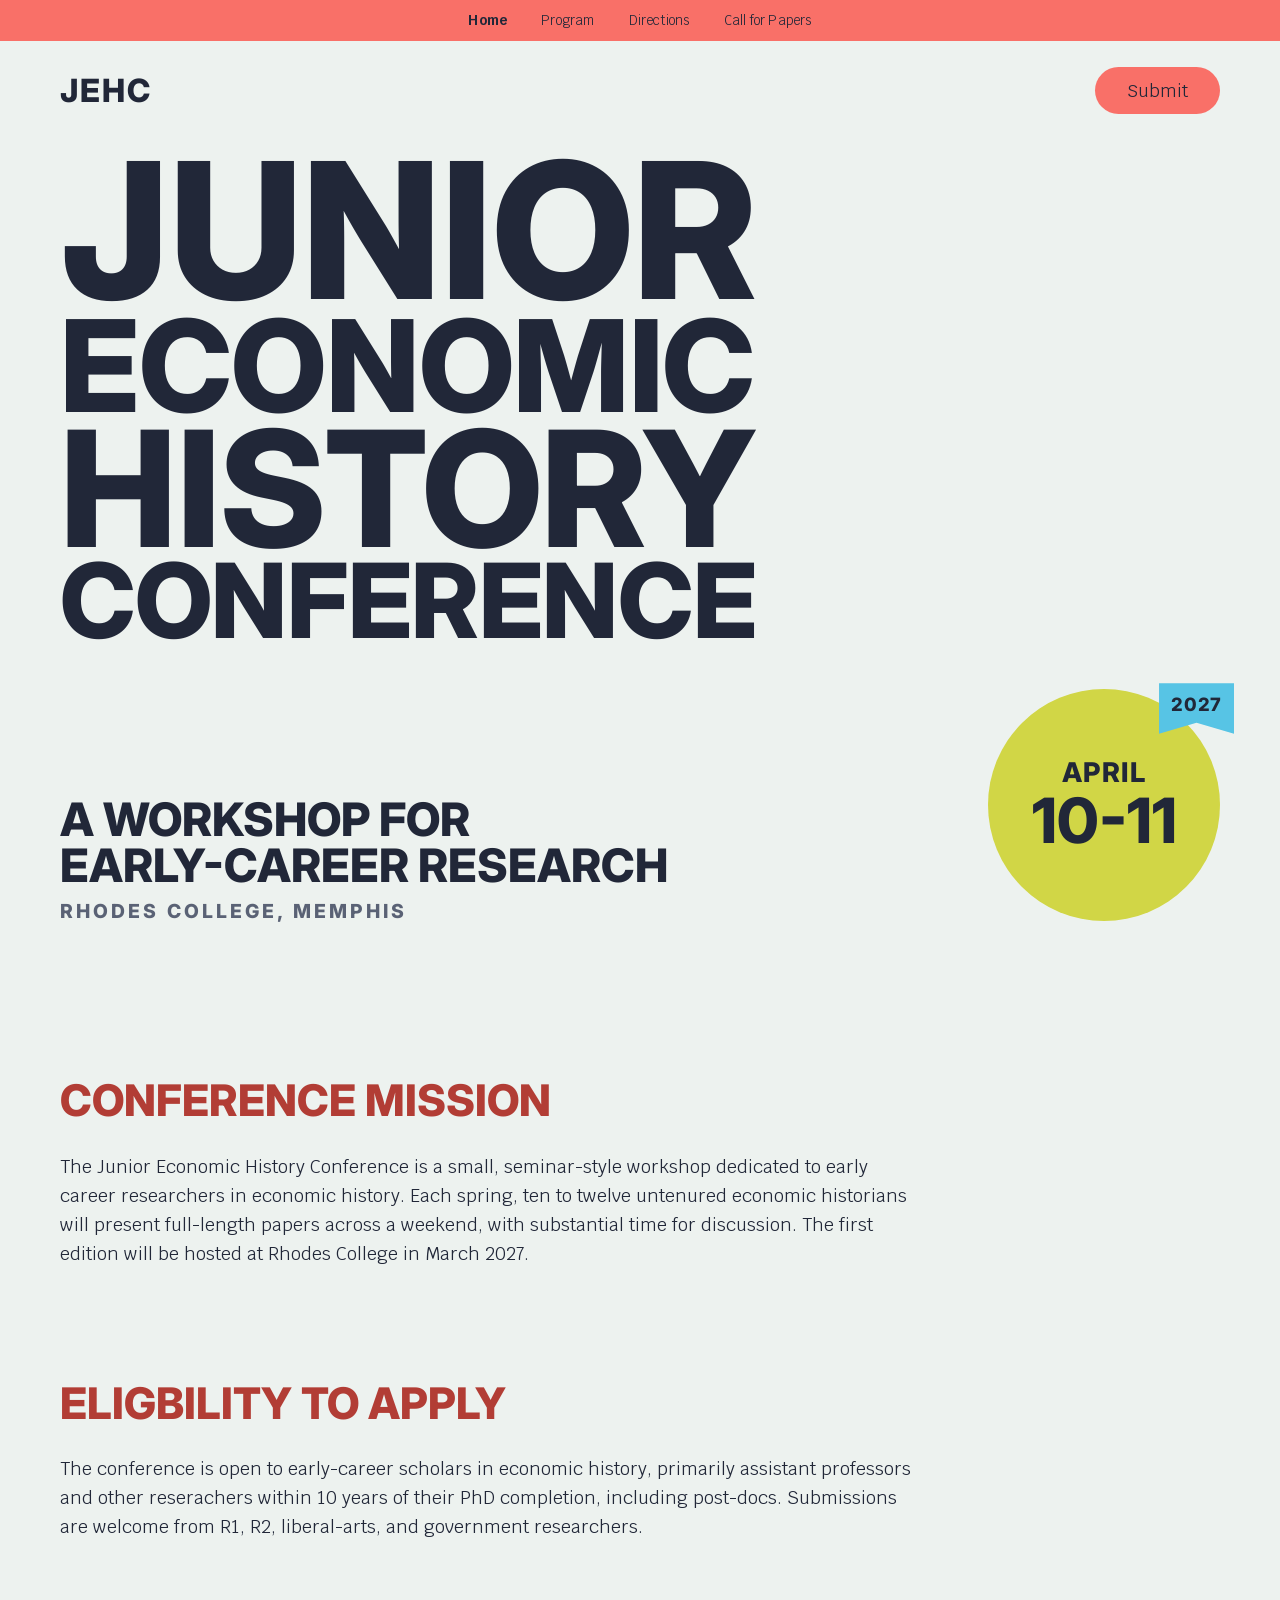
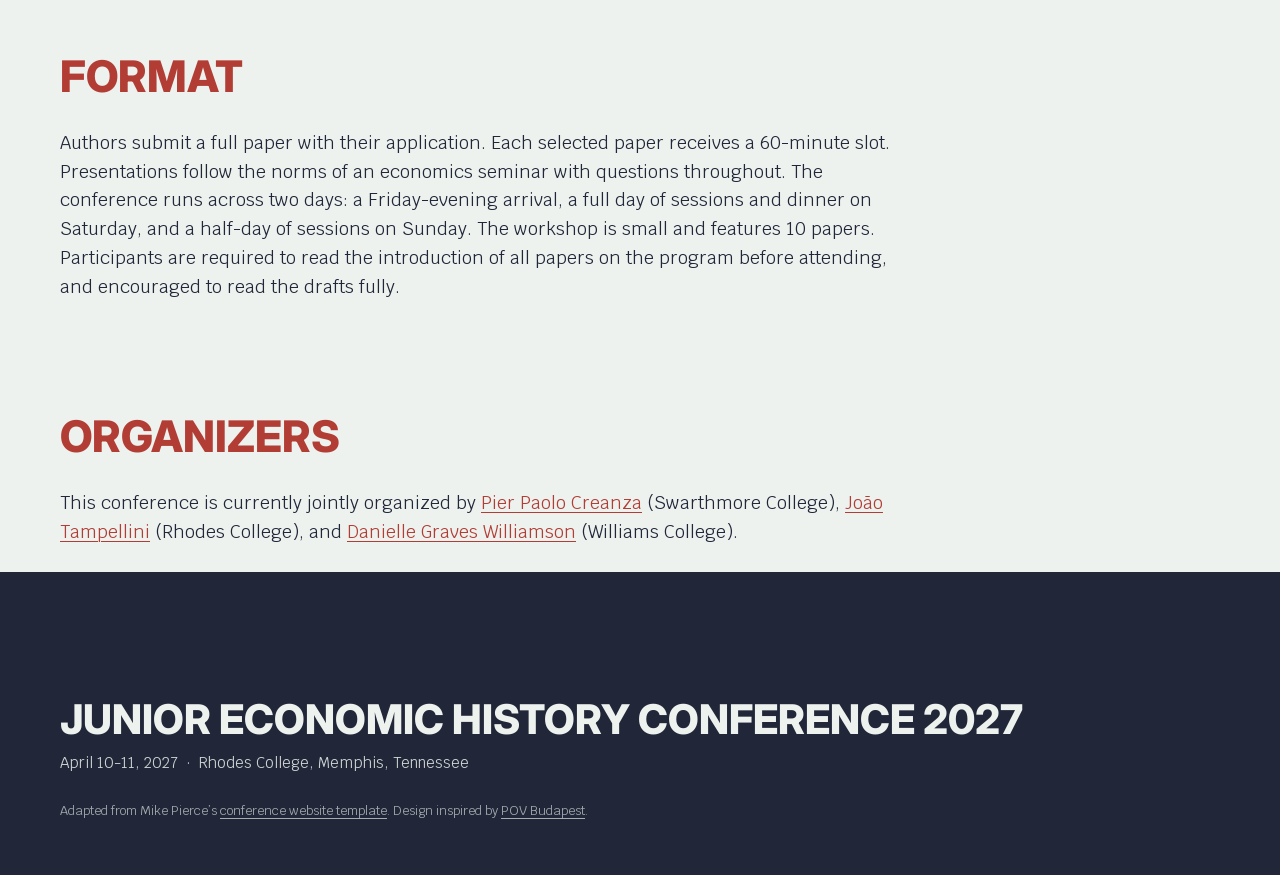
==== commit 01268262: "change font" ====
--- a/index.html
+++ b/index.html
@@ -29,7 +29,7 @@
     <h2>Eligbility to Apply</h2>
     <p>
         The conference is open to early-career scholars in economic history, primarily assistant professors and other reserachers within 10 years of their PhD completion, including post-docs.
-        Submissions are welcome from R1, R2, liberal-arts, and government researchers across north America.
+        Submissions are welcome from R1, R2, liberal-arts, and government researchers.
     </p>
 
     <h2>Format</h2>
--- a/assets/main.css
+++ b/assets/main.css
@@ -9,9 +9,9 @@
  * edit the CONFERENCE object there, not the HTML.
  */
 
-/* Ultra and Slabo 27px both ship a single weight (400) and no italic, so bold
- * and italic anywhere on the site are synthesised by the browser. */
-@import url('https://fonts.googleapis.com/css2?family=Ultra&family=Slabo+27px&display=swap');
+/* Krub ships real bold and italic cuts, unlike Slabo 27px before it, so nothing
+ * on the site is synthesised any more. Inter carries the full weight range. */
+@import url('https://fonts.googleapis.com/css2?family=Inter:wght@400..900&family=Krub:ital,wght@0,400;0,700;1,400;1,700&display=swap');
 
 :root{
     /* Palette. The three brights are FILL colors: put Shadow Grey text on them,
@@ -31,8 +31,12 @@
 
     --rule:       var(--aqua);
 
-    --display: 'Ultra', 'Rockwell', Georgia, serif;
-    --body: 'Slabo 27px', 'Rockwell', Georgia, serif;
+    --display: 'Inter', -apple-system, BlinkMacSystemFont, sans-serif;
+    --body: 'Krub', -apple-system, BlinkMacSystemFont, sans-serif;
+
+    /* Ultra had one weight, so the display rules could leave weight alone.
+     * Inter needs an explicit heavy weight or the oversized type reads thin. */
+    --display-weight: 800;
 
     --maxw: 1240px;   /* masthead and hero */
     --readw: 860px;   /* body copy and program tables */
@@ -122,6 +126,7 @@
     flex: none;
     color: var(--ink);
     font-family: var(--display);
+    font-weight: var(--display-weight);
     font-size: 2rem;
     line-height: 1;
     letter-spacing: 0.06em;
@@ -174,6 +179,7 @@
 .drawer a{
     display: block;
     font-family: var(--display);
+    font-weight: var(--display-weight);
     text-transform: uppercase;
     font-size: 2rem;
     line-height: 1.5;
@@ -195,13 +201,13 @@
 
 .hero-title, .page-hero h1{
     font-family: var(--display);
-    font-weight: 400;
-    color: var(--ink);
-    text-transform: uppercase;
-    /* Ultra's caps sit shorter in the em than a condensed face, so it needs a
-     * tighter line-height than Anton did to keep the block reading as a slab. */
-    line-height: 0.78;
-    letter-spacing: 0;
+    font-weight: var(--display-weight);
+    color: var(--ink);
+    text-transform: uppercase;
+    /* Inter's caps are taller in the em than Ultra's, so 0.78 had the lines
+     * almost touching. Tracked in slightly -- Inter is loose at display sizes. */
+    line-height: 0.85;
+    letter-spacing: -0.02em;
 }
 
 /* Each line is scaled by site.js to fill the container width. */
@@ -218,6 +224,7 @@
 
 .hero-tagline{
     font-family: var(--display);
+    font-weight: var(--display-weight);
     text-transform: uppercase;
     color: var(--ink);
     font-size: clamp(1.7rem, 3.6vw, 3.1rem);
@@ -240,6 +247,7 @@
     background: var(--lime);
     color: var(--ink);
     font-family: var(--display);
+    font-weight: var(--display-weight);
     text-transform: uppercase;
     display: flex;
     flex-direction: column;
@@ -292,7 +300,7 @@
 
 h2, h3, h4{
     font-family: var(--display);
-    font-weight: 400;
+    font-weight: var(--display-weight);
     color: var(--coral-deep);
     text-transform: uppercase;
     line-height: 1.02;
@@ -348,6 +356,7 @@
 }
 td.title{
     font-family: var(--display);
+    font-weight: var(--display-weight);
     text-transform: uppercase;
     font-size: 1.75rem;
     line-height: 1.05;
@@ -358,6 +367,7 @@
 /* Meals and breaks: same size as a talk title, held back by colour alone. */
 td.title-special{
     font-family: var(--display);
+    font-weight: var(--display-weight);
     text-transform: uppercase;
     font-size: 1.75rem;
     line-height: 1.05;
@@ -371,6 +381,7 @@
 td.abstract img{ display: block; margin: 8px auto 12px; max-width: 100%; }
 td.room{
     font-family: var(--display);
+    font-weight: var(--display-weight);
     text-transform: uppercase;
     font-size: 1.4rem;
     color: var(--ink-soft);
@@ -412,6 +423,7 @@
 }
 .footer-name{
     font-family: var(--display);
+    font-weight: var(--display-weight);
     text-transform: uppercase;
     font-size: clamp(1.6rem, 3.2vw, 2.6rem);
     line-height: 1.05;
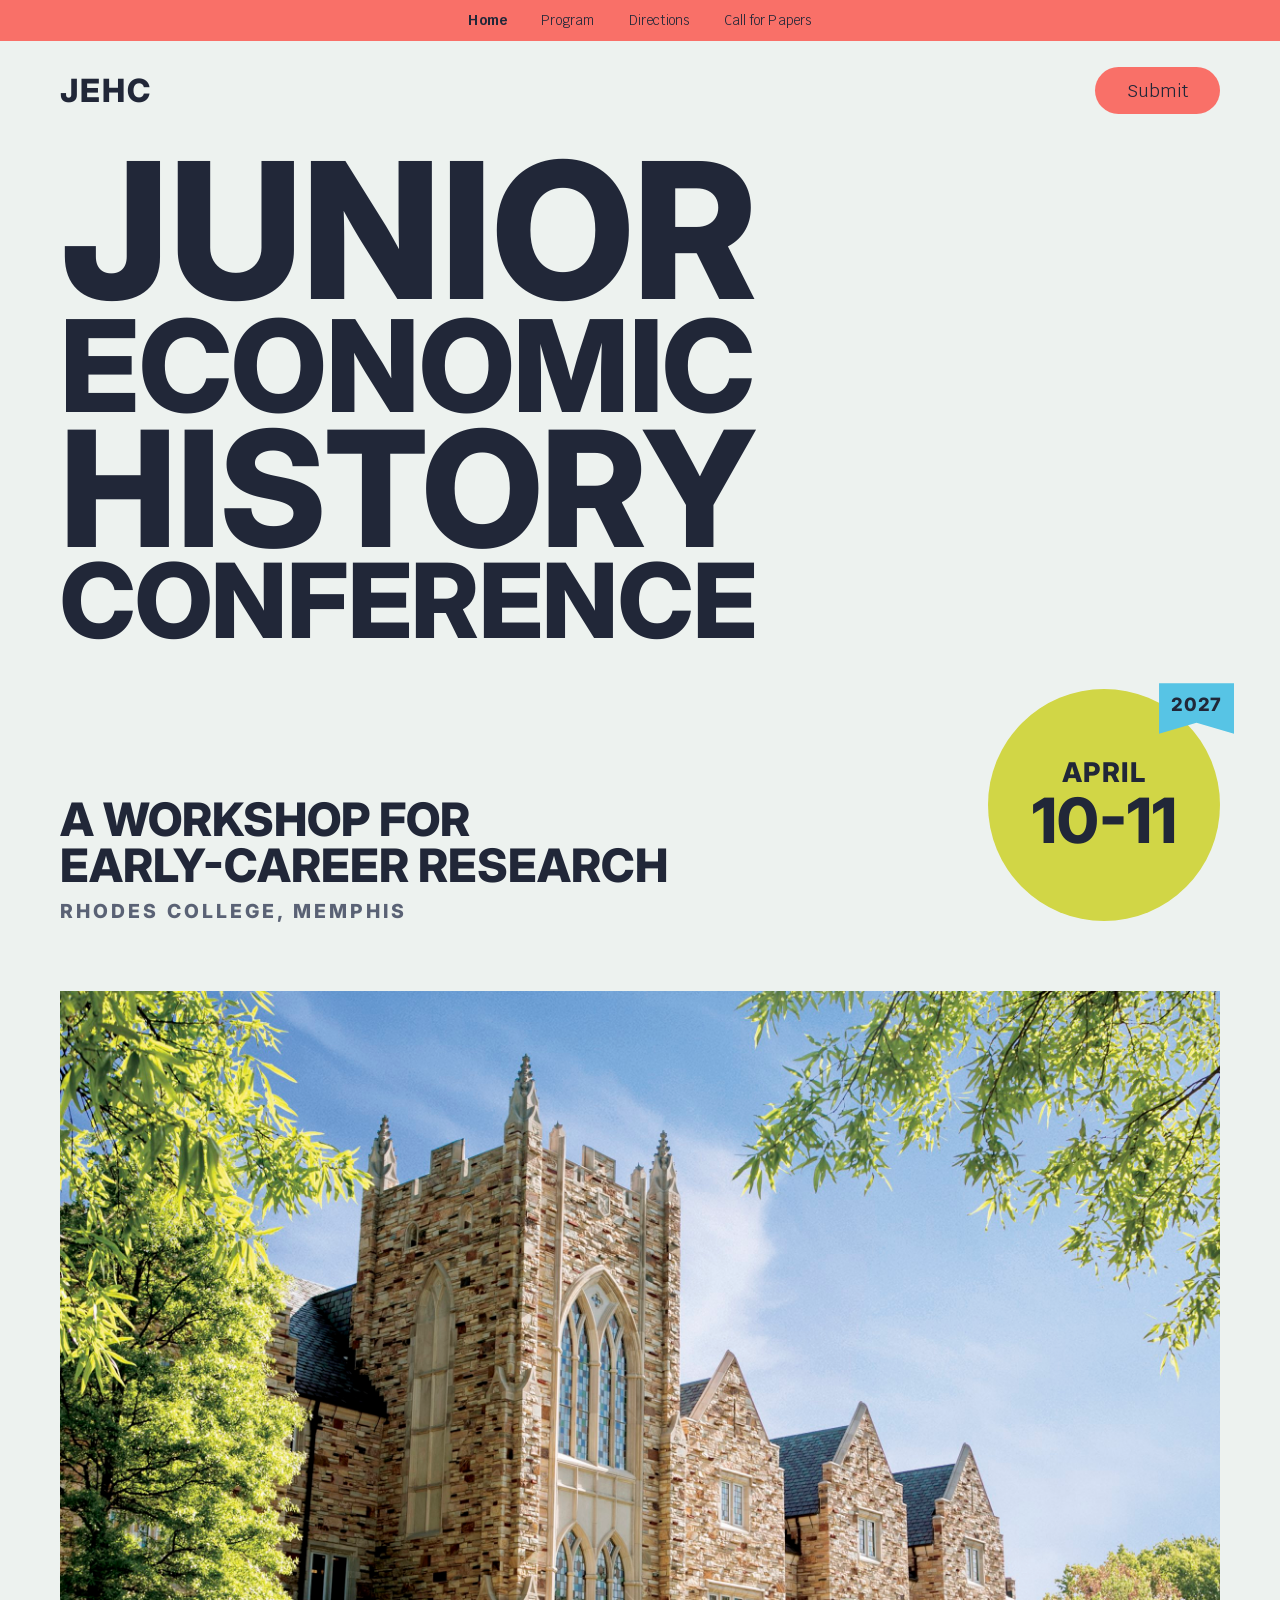
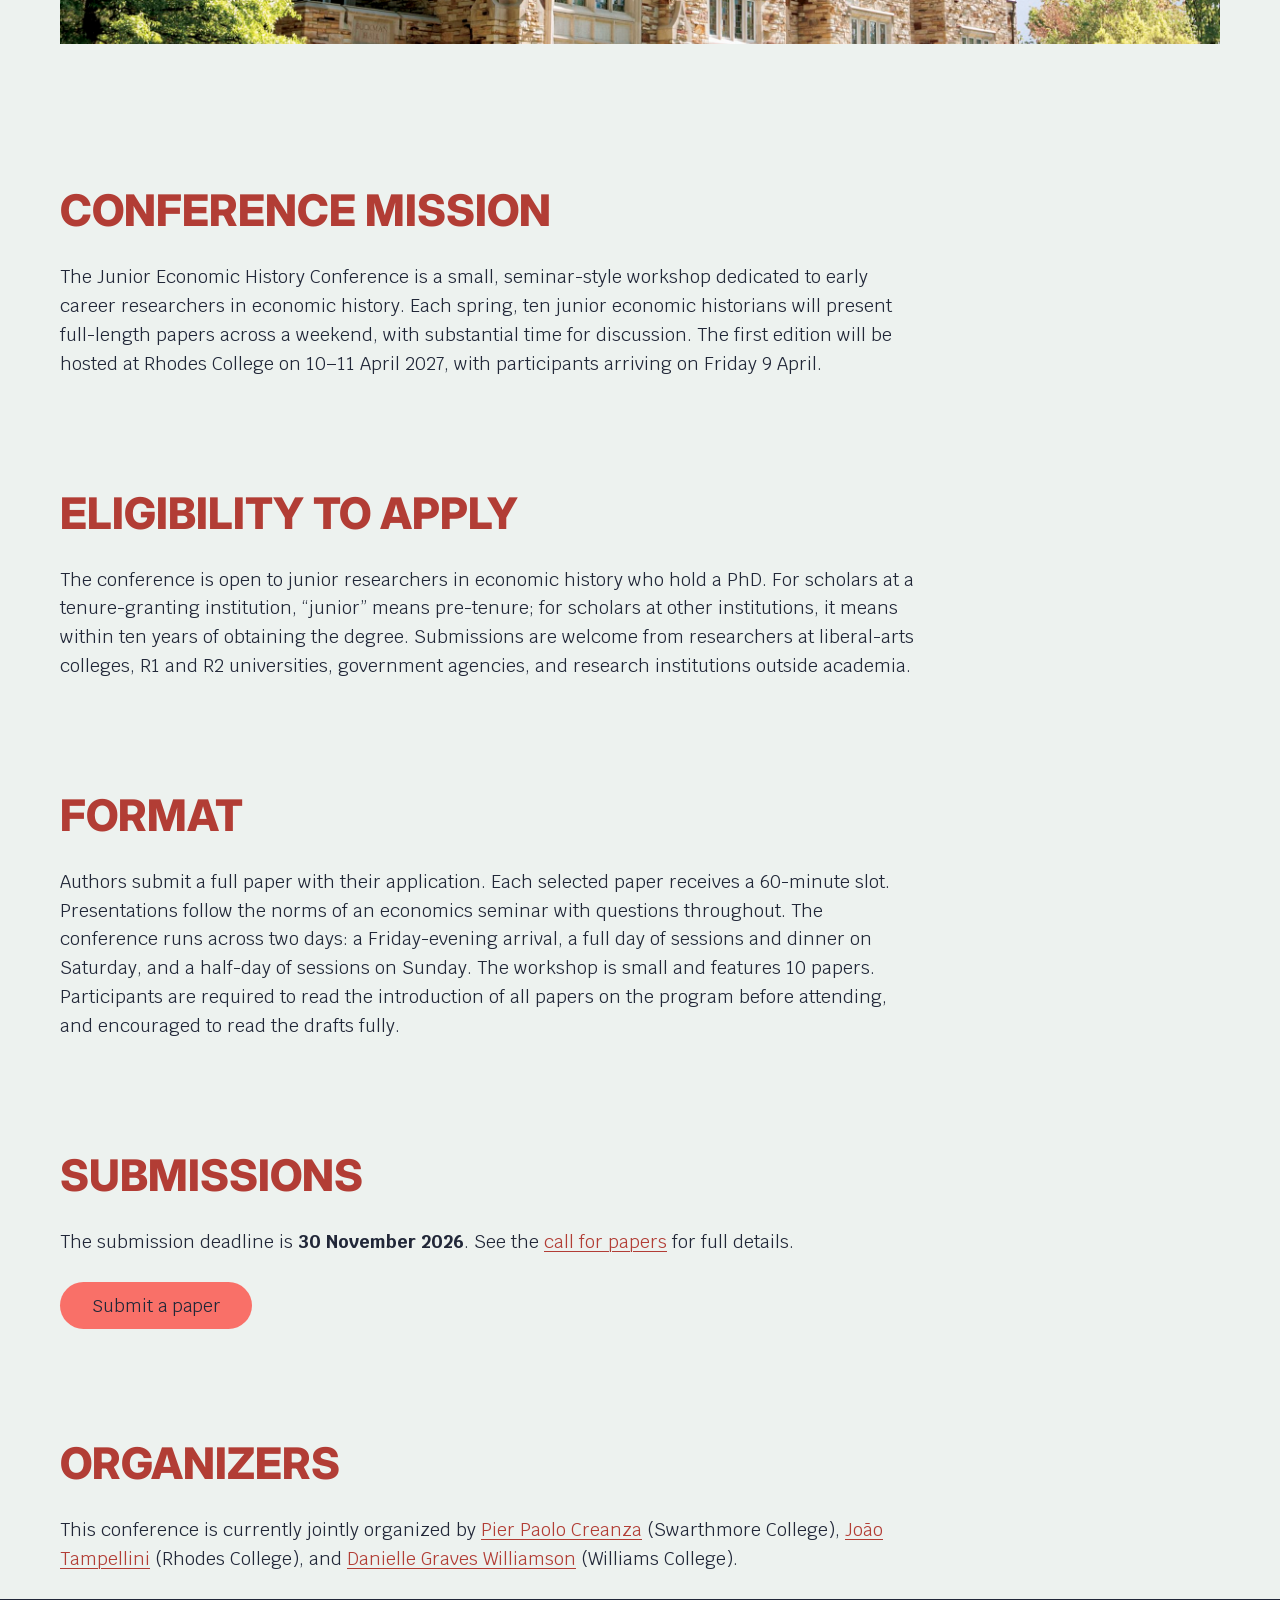
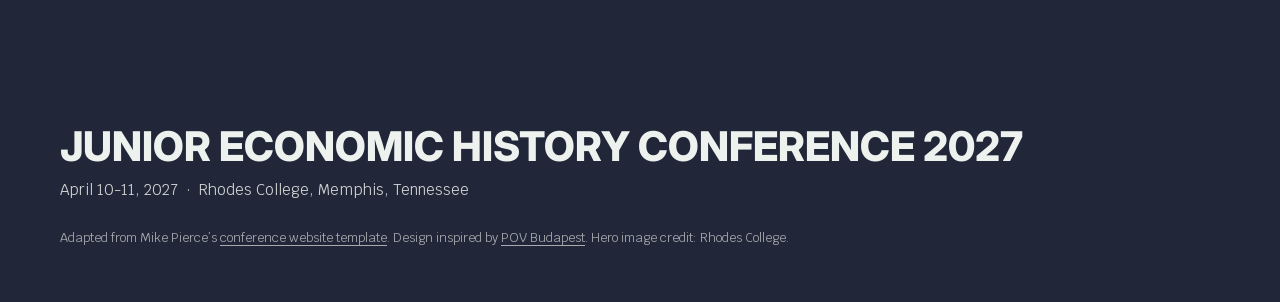
==== commit ca93d04e: "Update index.html align text with cfp" ====
--- a/index.html
+++ b/index.html
@@ -22,14 +22,15 @@
     <h2>Conference Mission</h2>
     <p>
         The Junior Economic History Conference is a small, seminar-style workshop dedicated to early career researchers in economic history. 
-        Each spring, ten to twelve untenured economic historians will present full-length papers across a weekend, with substantial time for discussion. 
-        The first edition will be hosted at Rhodes College in March 2027.
+        Each spring, ten junior economic historians will present full-length papers across a weekend, with substantial time for discussion.
+        The first edition will be hosted at Rhodes College on 10&ndash;11 April 2027, with participants arriving on Friday 9 April.
     </p>
 
-    <h2>Eligbility to Apply</h2>
+    <h2>Eligibility to Apply</h2>
     <p>
-        The conference is open to early-career scholars in economic history, primarily assistant professors and other reserachers within 10 years of their PhD completion, including post-docs.
-        Submissions are welcome from R1, R2, liberal-arts, and government researchers.
+        The conference is open to junior researchers in economic history who hold a PhD.
+        For scholars at a tenure-granting institution, &ldquo;junior&rdquo; means pre-tenure; for scholars at other institutions, it means within ten years of obtaining the degree.
+        Submissions are welcome from researchers at liberal-arts colleges, R1 and R2 universities, government agencies, and research institutions outside academia.
     </p>
 
     <h2>Format</h2>
@@ -40,6 +41,16 @@
         The conference runs across two days: a Friday-evening arrival, a full day of sessions and dinner on Saturday, and a half-day of sessions on Sunday.
         The workshop is small and features 10 papers.
         Participants are required to read the introduction of all papers on the program before attending, and encouraged to read the drafts fully.
+    </p>
+
+    <h2>Submissions</h2>
+    <p>
+        The submission deadline is <b>30 November 2026</b>. See the
+        <a href="flyer">call for papers</a> for full details.
+    </p>
+    <!-- data-cta: site.js fills the href from CONFERENCE.cta. Don't hardcode it. -->
+    <p>
+        <a class="btn-pill" data-cta>Submit a paper</a>
     </p>
 
     <h2>Organizers</h2>
--- a/assets/main.css
+++ b/assets/main.css
@@ -148,6 +148,8 @@
     transition: background 0.15s ease;
 }
 .btn-pill:hover{ background: var(--coral-deep); color: var(--ground); }
+/* `p a` underlines body links; a pill used in body copy shouldn't pick that up. */
+p a.btn-pill{ text-decoration: none; }
 
 .menu-toggle{
     display: none;   /* only needed once the top strip collapses */
@@ -271,6 +273,25 @@
     clip-path: polygon(0 0, 100% 0, 100% 100%, 50% 78%, 0 100%);
 }
 
+/* Wide photo band under the home hero. Square corners to match the poster
+ * blocks above it.
+ *
+ * The crop is 16:9 rather than a narrower letterbox because the campus photo
+ * is a tall subject -- anything wider cuts the spires off the tower. Anchored
+ * to the top for the same reason: the foreground lawn is what gets trimmed. */
+.hero-banner{
+    max-width: var(--maxw);
+    margin: 0 auto 3.2em;
+    padding: 0 var(--gutter);
+}
+.hero-banner img{
+    display: block;
+    width: 100%;
+    aspect-ratio: 16 / 9;
+    object-fit: cover;
+    object-position: center top;
+}
+
 .page-hero{ padding-bottom: 8px; margin-bottom: 2.6em; }
 .page-hero h1{ margin: 0; max-width: none; }
 .page-hero .page-meta{
@@ -453,6 +474,8 @@
     .date-badge .month{ font-size: 1.4rem; }
     .date-badge .days{ font-size: 3.1rem; }
 
+    .hero-banner{ margin-bottom: 2.4em; }
+
     td.date{ width: auto; display: block; padding: 18px 0 2px; }
     td.title, td.title-special, td.speaker, td.abstract{ display: block; padding-left: 0; }
     td.title{ padding-top: 0; }
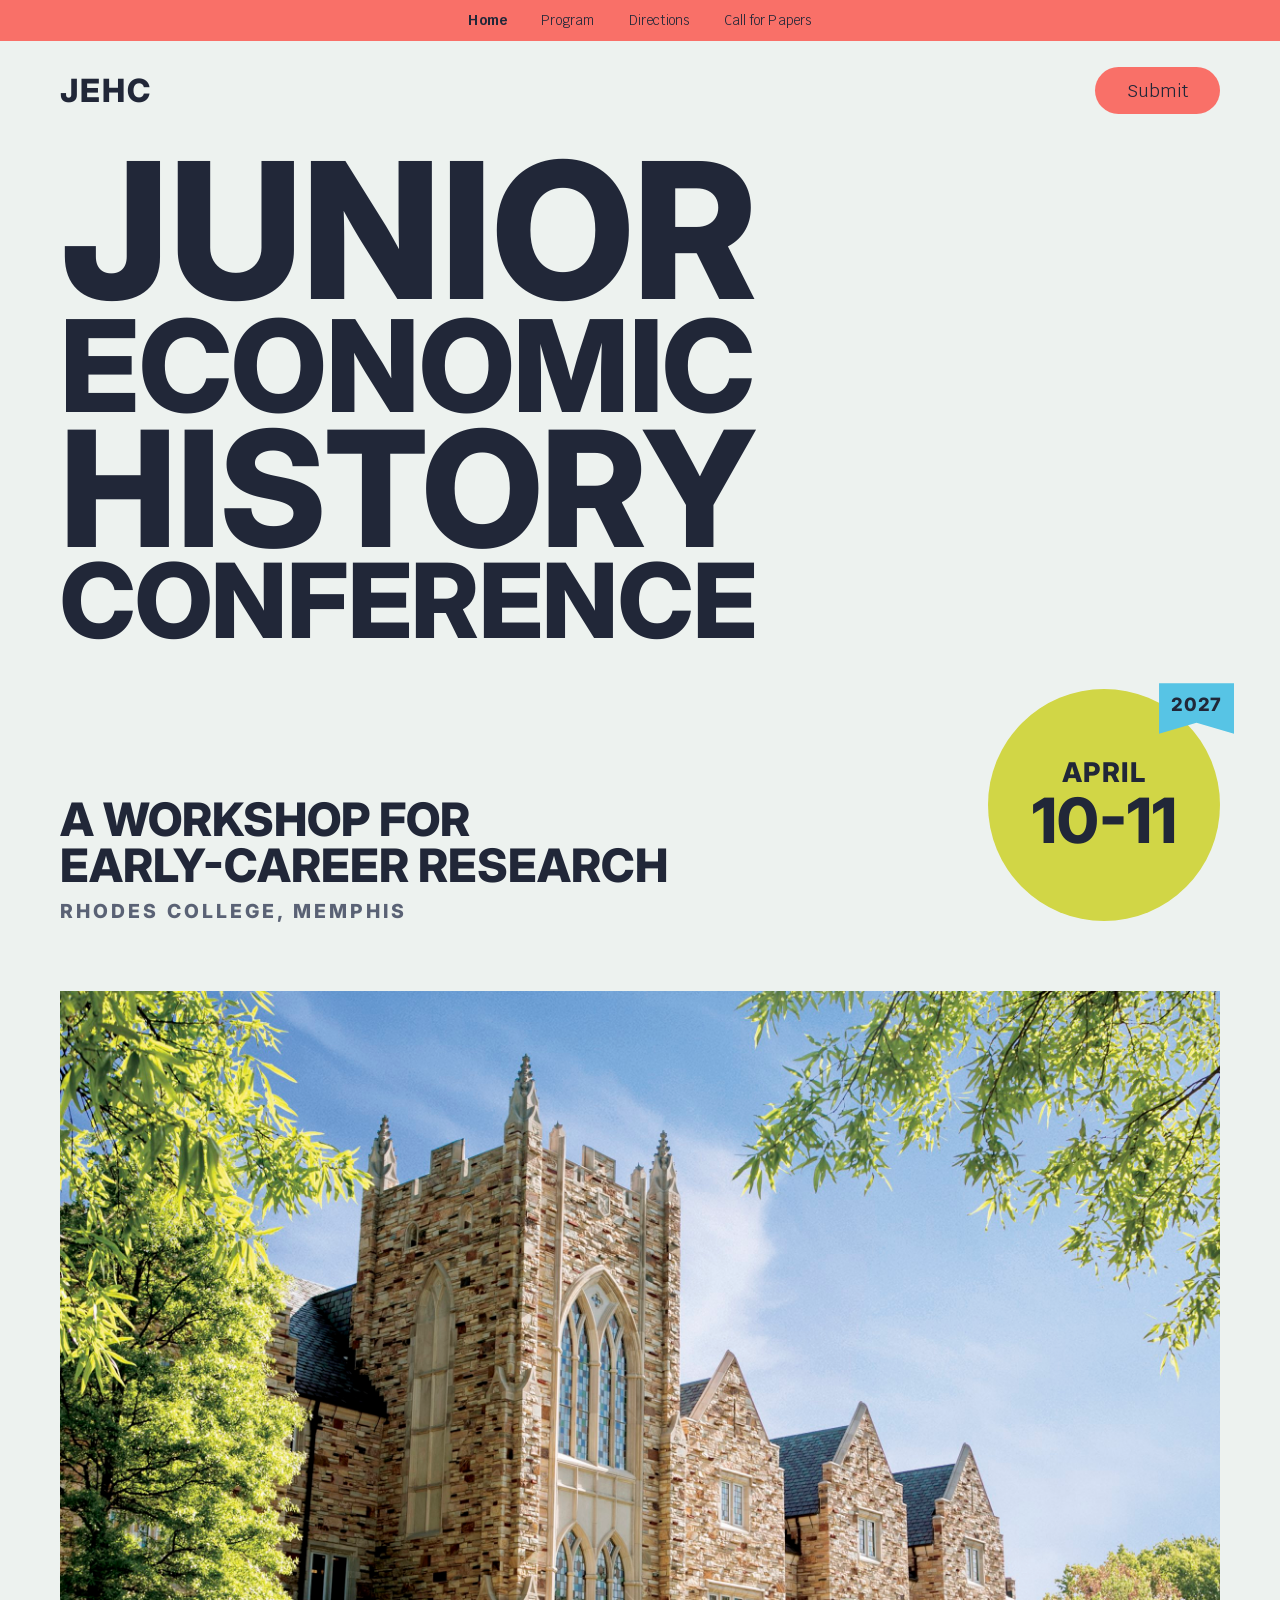
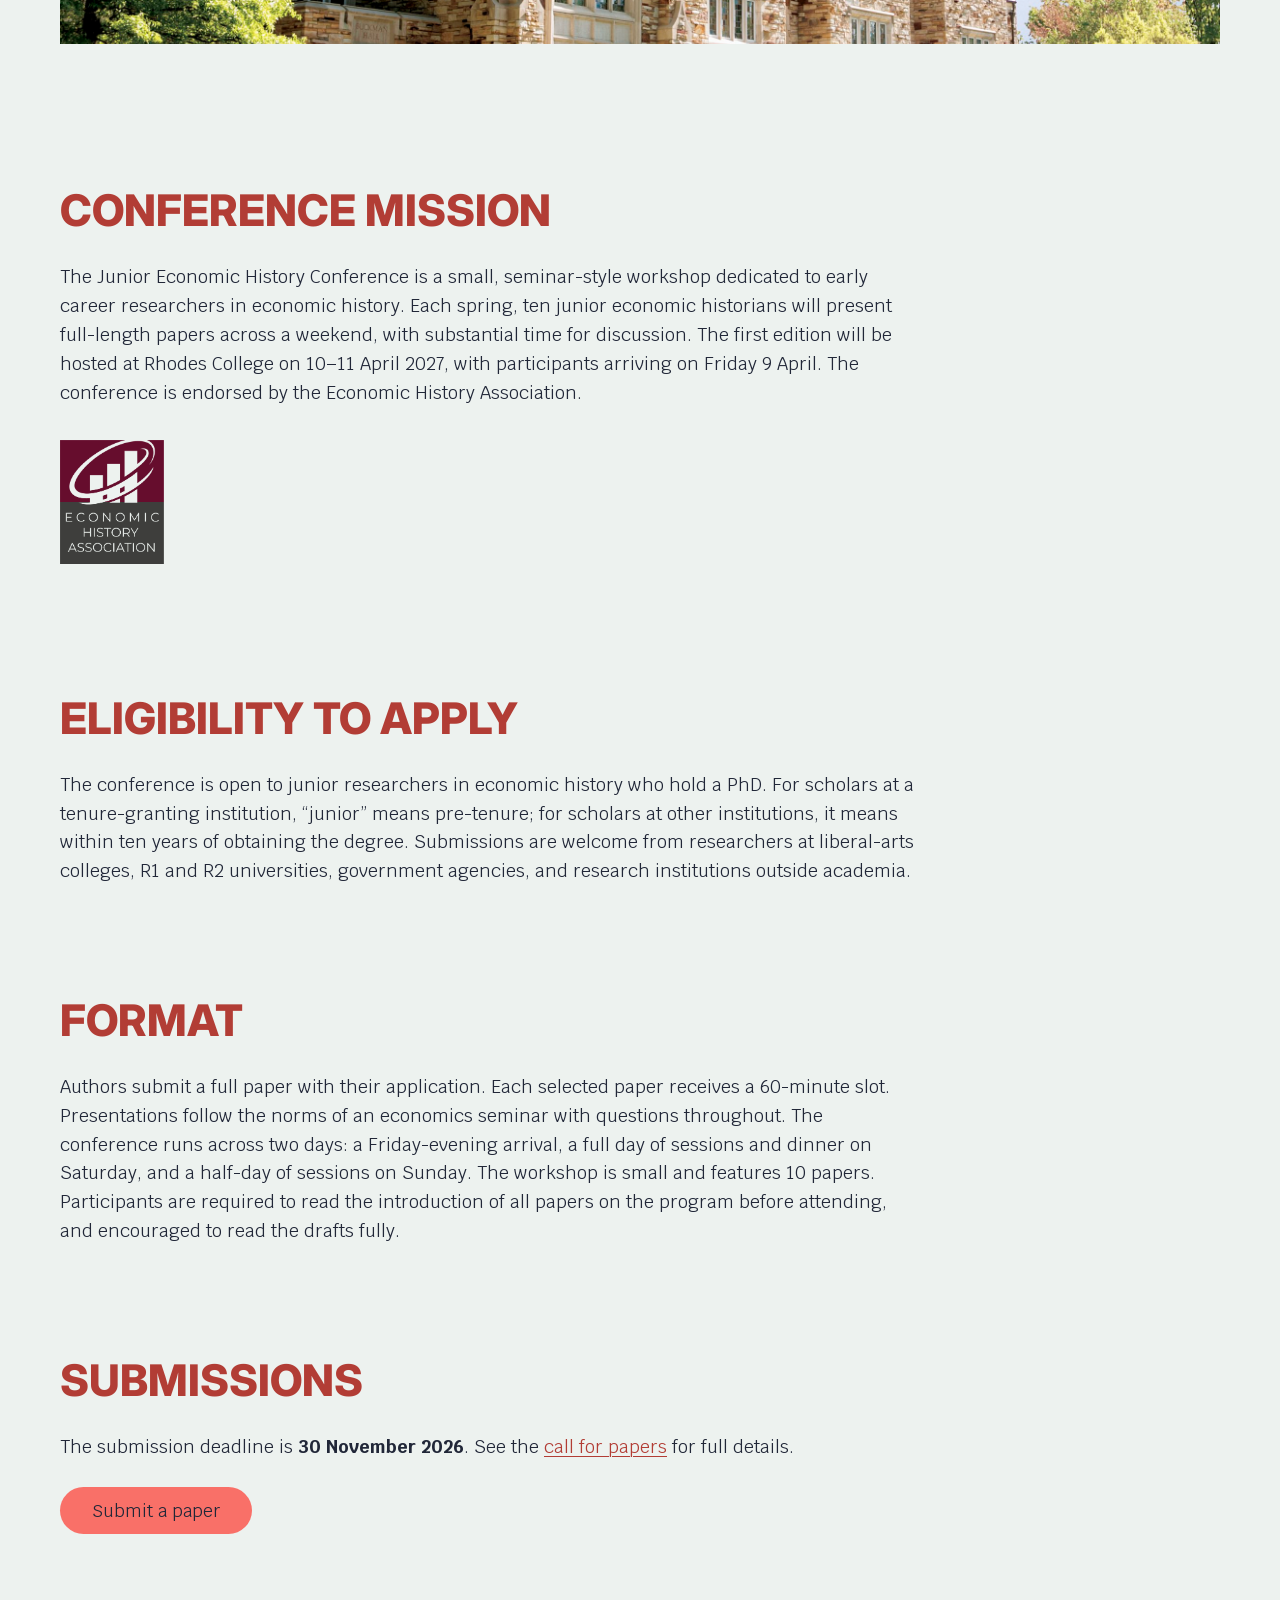
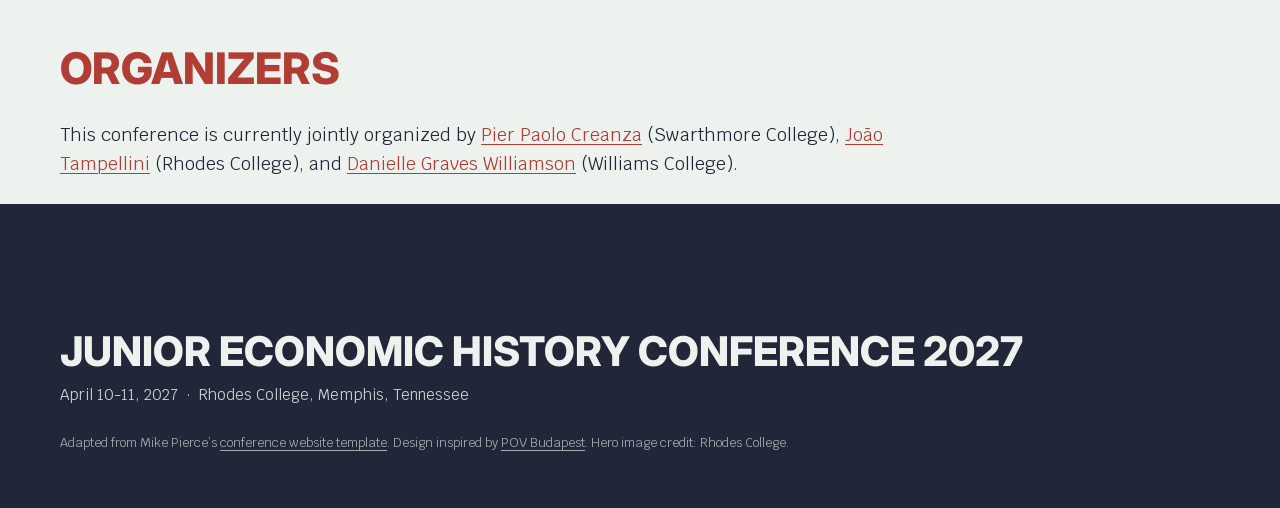
==== commit e974940f: "add endorse" ====
--- a/index.html
+++ b/index.html
@@ -24,7 +24,12 @@
         The Junior Economic History Conference is a small, seminar-style workshop dedicated to early career researchers in economic history. 
         Each spring, ten junior economic historians will present full-length papers across a weekend, with substantial time for discussion.
         The first edition will be hosted at Rhodes College on 10&ndash;11 April 2027, with participants arriving on Friday 9 April.
+        The conference is endorsed by the Economic History Association.
     </p>
+
+    <a class="endorsement" href="https://eh.net" title="Economic History Association">
+        <img src="assets/EHA-logo.png" alt="Economic History Association">
+    </a>
 
     <h2>Eligibility to Apply</h2>
     <p>
--- a/assets/main.css
+++ b/assets/main.css
@@ -415,7 +415,7 @@
  * ---------------------------------------------------------------- */
 
 /* Embeds and figures sit on the same left edge as the readable column. */
-iframe.registration, iframe.directions, img.center{
+iframe.registration, iframe.directions, img.center, a.endorsement{
     display: block;
     margin-top: 1.5em;
     margin-bottom: 2.5em;
@@ -427,6 +427,12 @@
 iframe.directions{ max-width: var(--readw); height: 420px; }
 img.center{ max-width: 640px; }
 
+/* Economic History Association endorsement mark. The logo is a solid maroon and
+ * grey block, not a transparent mark, so keep it small -- it reads as a badge
+ * next to the prose instead of competing with the palette. */
+a.endorsement{ width: 104px; margin-top: 0.4em; }
+a.endorsement img{ display: block; width: 100%; height: auto; }
+
 table.sponsors, table.flyers{ border-top: 0; margin-top: 2em; margin-bottom: 2em; }
 td.sponsor, td.flyer{ text-align: center; vertical-align: middle; padding: 0 14px; }
 td.sponsor img, td.flyer img{ max-width: 100%; height: auto; }
